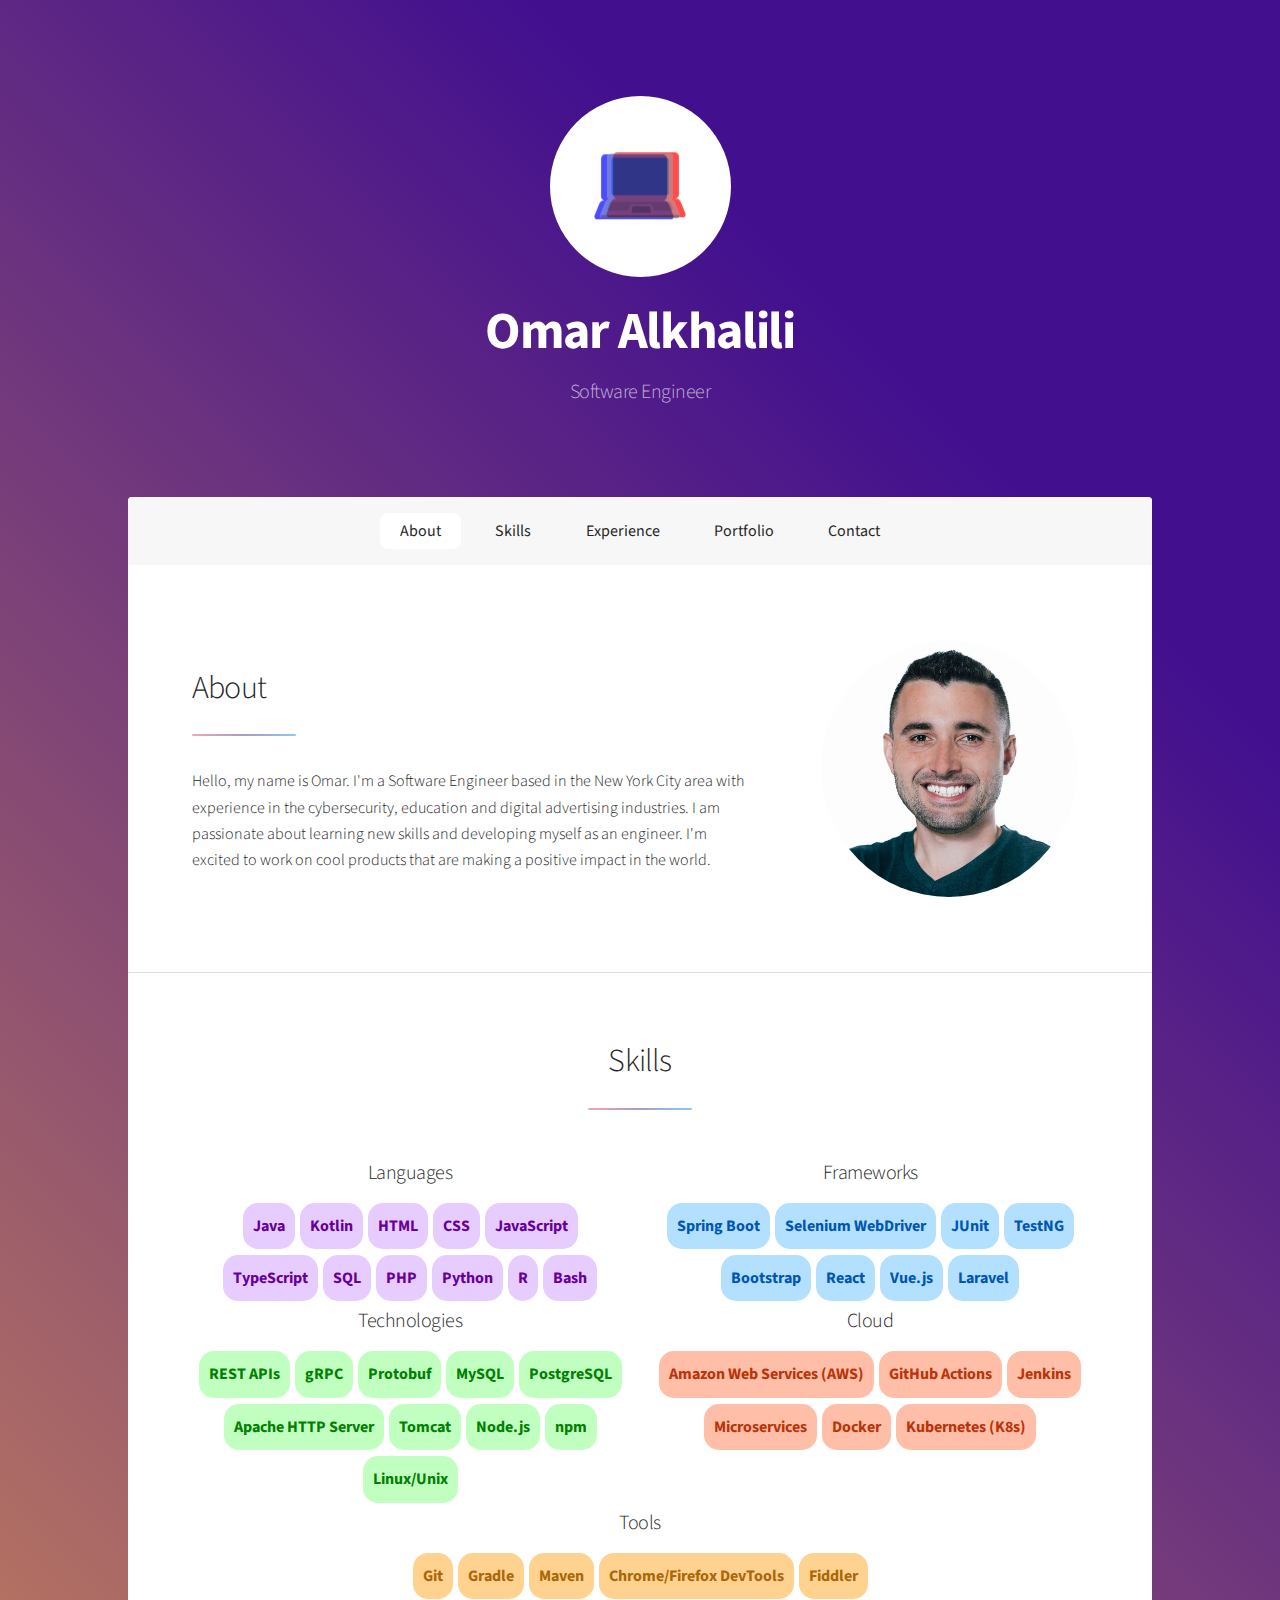
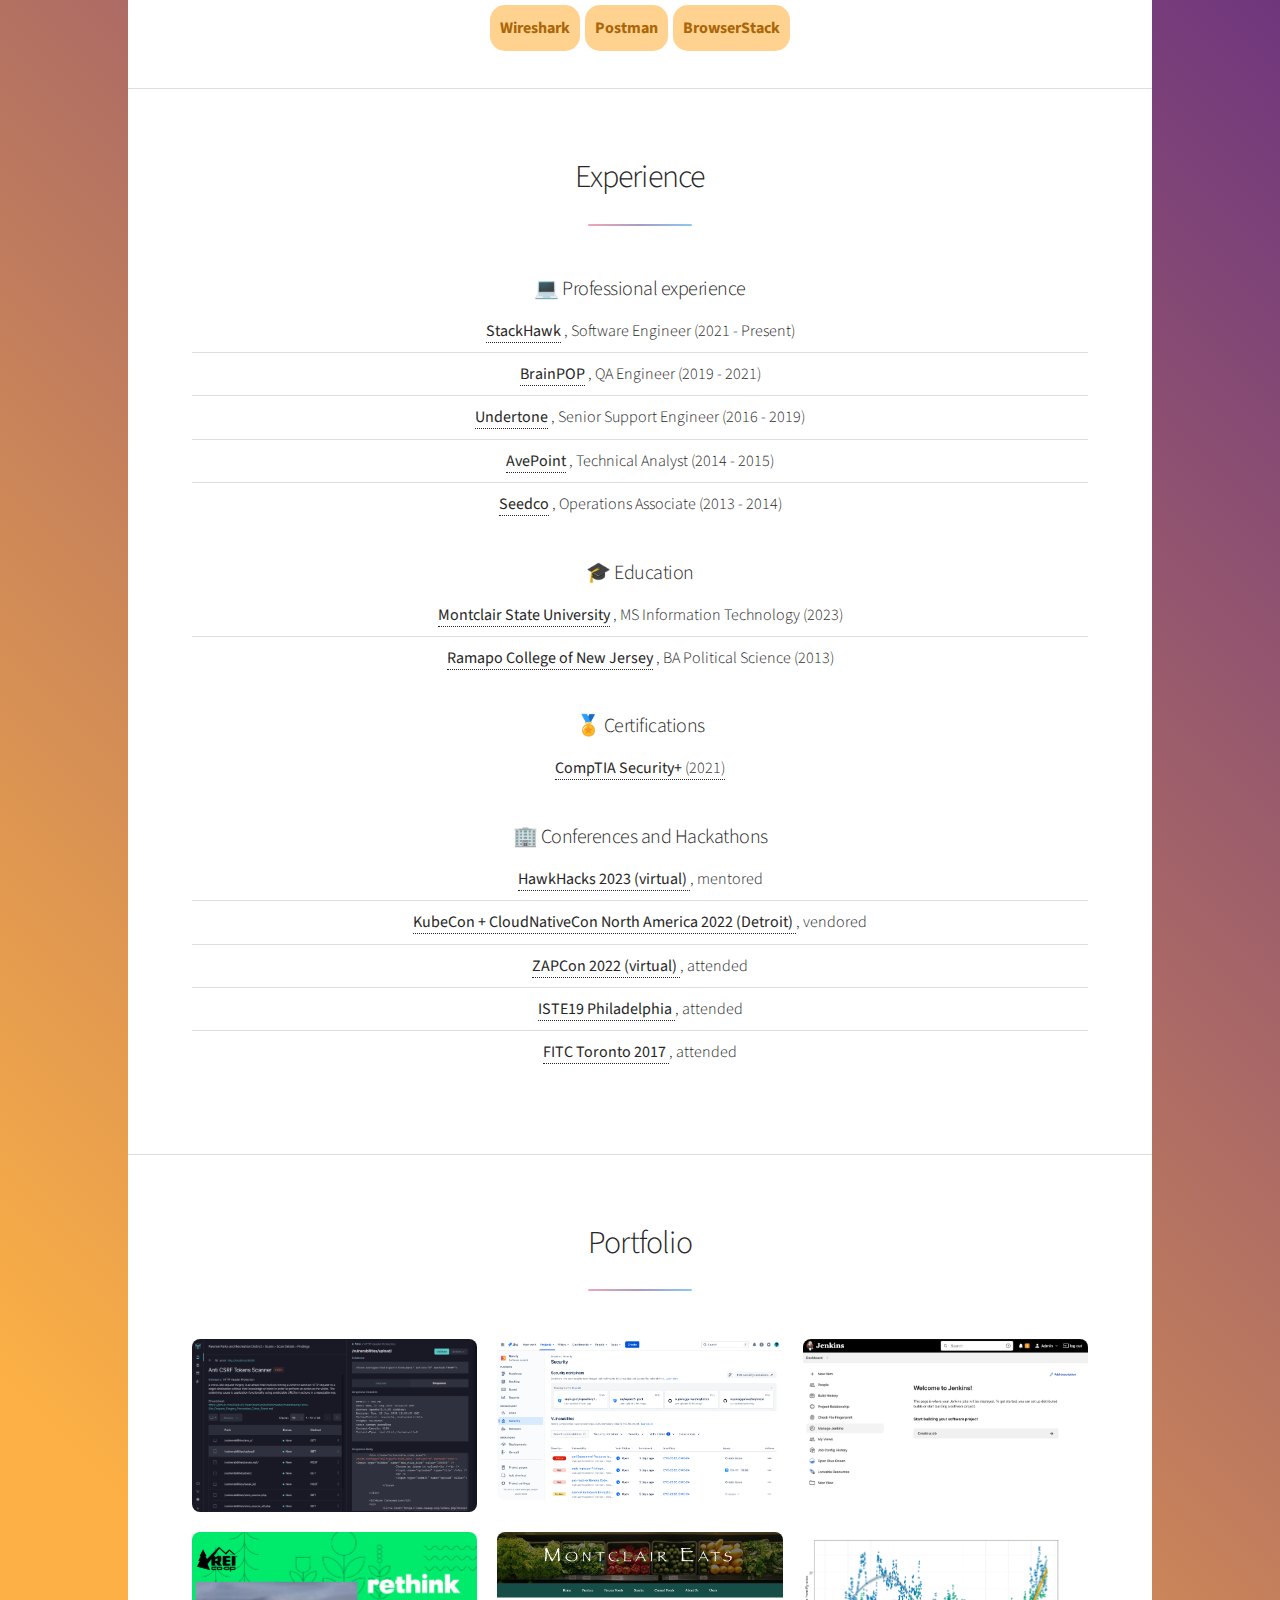
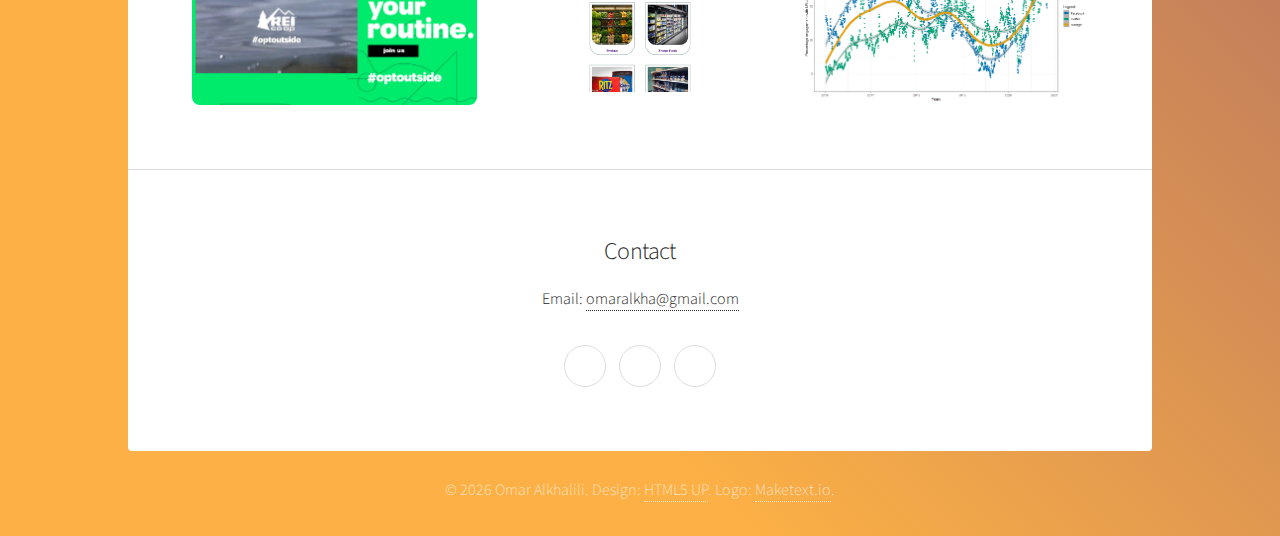
==== index.html @ f942965c "Adding project files" ====
<!DOCTYPE HTML>
<!--
	Stellar and Phantom by HTML5 UP
	html5up.net | @ajlkn
	Free for personal and commercial use under the CCA 3.0 license (html5up.net/license)
-->
<html>
  <head>
    <title>Omar Alkhalili</title>
    <meta charset="utf-8" />
    <meta name="viewport" content="width=device-width, initial-scale=1, user-scalable=no" />
    <link rel="icon" type="image/x-icon" href="images/favicon.ico">
    <link rel="stylesheet" href="assets/css/main.css" />
    <link rel="stylesheet" href="assets/css/skills.css" />
    <link rel="stylesheet" href="assets/css/tiles.css" />
    <noscript>
      <link rel="stylesheet" href="assets/css/noscript.css" />
    </noscript>
  </head>
  <body class="is-preload">
    <div id="wrapper">
      <header id="header" class="alt">
        <span class="logo">
          <img src="images/logo.png" alt="" class="image" />
        </span>
        <h1>Omar Alkhalili</h1>
        <p>Software Engineer</p>
      </header>
      <nav id="nav">
        <ul>
          <li>
            <a href="#about" class="active">
              <b>About</b>
            </a>
          </li>
          <li>
            <a href="#skills">
              <b>Skills</b>
            </a>
          </li>
          <li>
            <a href="#experience">
              <b>Experience</b>
            </a>
          </li>
          <li>
            <a href="#portfolio">
              <b>Portfolio</b>
            </a>
          </li>
          <li>
            <a href="#contact">
              <b>Contact</b>
            </a>
          </li>
        </ul>
      </nav>
      <div id="main">
        <section id="about" class="main">
          <div class="spotlight">
            <div class="content">
              <header class="major">
                <h2>About</h2>
              </header>
              <p>Hello, my name is Omar. I'm a Software Engineer based in the New York City area with experience in the cybersecurity, education and digital advertising industries. I am passionate about learning new skills and developing myself as an engineer. I'm excited to work on cool products that are making a positive impact in the world.</p>
            </div>
            <span class="image">
              <img src="images/profile.jpg" alt="" />
            </span>
          </div>
        </section>
        <section id="skills" class="main special">
          <header class="major">
            <h2>Skills</h2>
          </header>
          <div class="row">
            <div class="col-6 col-12-medium">
              <h3>Languages</h3>
              <span class="language skill">Java</span>
              <span class="language skill">Kotlin</span>
              <span class="language skill">HTML</span>
              <span class="language skill">CSS</span>
              <span class="language skill">JavaScript</span>
              <span class="language skill">TypeScript</span>
              <span class="language skill">SQL</span>
              <span class="language skill">PHP</span>
              <span class="language skill">Python</span>
              <span class="language skill">R</span>
              <span class="language skill">Bash</span>
            </div>
            <div class="col-6 col-12-medium">
              <h3>Frameworks</h3>
              <span class="framework skill">Spring Boot</span>
              <span class="framework skill">Selenium WebDriver</span>
              <span class="framework skill">JUnit</span>
              <span class="framework skill">TestNG</span>
              <span class="framework skill">Bootstrap</span>
              <span class="framework skill">React</span>
              <span class="framework skill">Vue.js</span>
              <span class="framework skill">Laravel</span>
            </div>
          </div>
          <div class="row">
            <div class="col-6 col-12-medium">
              <h3>Technologies</h3>
              <span class="technology skill">REST APIs</span>
              <span class="technology skill">gRPC</span>
              <span class="technology skill">Protobuf</span>
              <span class="technology skill">MySQL</span>
              <span class="technology skill">PostgreSQL</span>
              <span class="technology skill">Apache HTTP Server</span>
              <span class="technology skill">Tomcat</span>
              <span class="technology skill">Node.js</span>
              <span class="technology skill">npm</span>
              <span class="technology skill">Linux/Unix</span>
            </div>
            <div class="col-6 col-12-medium">
              <h3>Cloud</h3>
              <span class="cloud skill">Amazon Web Services (AWS)</span>
              <span class="cloud skill">GitHub Actions</span>
              <span class="cloud skill">Jenkins</span>
              <span class="cloud skill">Microservices</span>
              <span class="cloud skill">Docker</span>
              <span class="cloud skill">Kubernetes (K8s)</span>
            </div>
          </div>
          <div class="row">
            <div class="col-12 col-12-medium">
              <h3>Tools</h3>
              <span class="tool skill">Git</span>
              <span class="tool skill">Gradle</span>
              <span class="tool skill">Maven</span>
              <span class="tool skill">Chrome/Firefox DevTools</span>
              <span class="tool skill">Fiddler</span>
              <br>
              <span class="tool skill">Wireshark</span>
              <span class="tool skill">Postman</span>
              <span class="tool skill">BrowserStack</span>
            </div>
          </div>
        </section>
        <section id="experience" class="main special">
          <header class="major">
            <h2>Experience</h2>
          </header>
          <h3>💻 Professional experience</h3>
          <ul class="alt">
            <li>
              <b>
                <a href="https://www.stackhawk.com/" target="_blank">StackHawk</a>
              </b>, Software Engineer (2021 - Present)
            </li>
            <li>
              <b>
                <a href="https://www.brainpop.com/" target="_blank">BrainPOP</a>
              </b>, QA Engineer (2019 - 2021)
            </li>
            <li>
              <b>
                <a href="https://www.undertone.com/" target="_blank">Undertone</a>
              </b>, Senior Support Engineer (2016 - 2019)
            </li>
            <li>
              <b>
                <a href="https://www.avepoint.com/" target="_blank">AvePoint</a>
              </b>, Technical Analyst (2014 - 2015)
            </li>
            <li>
              <b>
                <a href="https://seedco.org/" target="_blank">Seedco</a>
              </b>, Operations Associate (2013 - 2014)
            </li>
          </ul>
          <h3>🎓 Education</h3>
          <ul class="alt">
            <li>
              <b>
                <a href="https://www.montclair.edu/" target="_blank">Montclair State University</a>
              </b>, MS Information Technology (2023)
            </li>
            <li>
              <b>
                <a href="https://www.ramapo.edu/" target="_blank">Ramapo College of New Jersey</a>
              </b>, BA Political Science (2013)
            </li>
          </ul>
          <h3>🏅 Certifications</h3>
          <ul class="alt">
            <li>
              <a href="https://www.credly.com/badges/79cfb110-f2aa-42d4-9974-d78a66507553" target="_blank">
                <strong>CompTIA Security+</strong> (2021) </a>
            </li>
          </ul>
          <h3>🏢 Conferences and Hackathons</h3>
          <ul class="alt">
            <li>
              <a href="https://2023.hawkhacks.com" target="_blank">
                <strong>HawkHacks 2023 (virtual)</strong>
              </a>, mentored
            </li>
            <li>
              <a href="https://events.linuxfoundation.org/archive/2022/kubecon-cloudnativecon-north-america" target="_blank">
                <strong>KubeCon + CloudNativeCon North America 2022 (Detroit)</strong>
              </a>, vendored
            </li>
            <li>
              <a href="https://zapcon.io" target="_blank">
                <strong>ZAPCon 2022 (virtual)</strong>
              </a>, attended
            </li>
            <li>
              <a href="https://iste.org/blog/iste19-by-the-numbers" target="_blank">
                <strong>ISTE19 Philadelphia</strong>
              </a>, attended
            </li>
            <li>
              <a href="https://fitc.ca/event/to17" target="_blank">
                <strong>FITC Toronto 2017</strong>
              </a>, attended
            </li>
          </ul>
          <footer class="major"></footer>
        </section>
        <section id="portfolio" class="main special">
          <header class="major">
            <h2>Portfolio</h2>
          </header>
          <div class="box alt">
            <div class="tiles">
              <div class="">
                <span class="image">
                  <img src="images/hawkscan.png" alt="">
                </span>
                <!-- Under construction -->
                <a href="#portfolio">
                  <div class="content">
                    <p>HawkScan Vulnerability Scanner</p>
                  </div>
                </a>
              </div>
              <div>
                <span class="image">
                  <img src="images/jira.png" alt="">
                </span>
                <!-- Under construction -->
                <a href="#portfolio">
                  <div class="content">
                    <p>Security in Jira Integration</p>
                  </div>
                </a>
              </div>
              <div>
                <span class="image">
                  <img src="images/jenkins.png" alt="">
                </span>
                <!-- Under construction -->
                <a href="#portfolio">
                  <div class="content">
                    <p>Jenkins CI/CD Deployment for Test Automation</p>
                  </div>
                </a>
              </div>
              <div>
                <span class="image">
                  <img src="images/digital-advertising.png" alt="">
                </span>
                <!-- Under construction -->
                <a href="#portfolio">
                  <div class="content">
                    <p>Digital Advertising Quality Assurance Automation</p>
                  </div>
                </a>
              </div>
              <div>
                <span class="image">
                  <img src="images/montclair-eats.png" alt="">
                </span>
                <a href="web-applications.html#content">
                  <div class="content">
                    <p>Web Application Collection</p>
                  </div>
                </a>
              </div>
              <div>
                <span class="image">
                  <img src="images/fake-news-elections.png" alt="">
                </span>
                <a href="https://github.com/oa1802/fake-news-election-research-data-analysis" target="_blank">
                  <div class="content">
                    <p>Tracking the Impact of Fake News on US Election Cycles</p>
                  </div>
                </a>
              </div>
            </div>
          </div>
        </section>
        <section id="contact" class="main special">
          <h2>Contact</h2>
          <p>
            <span>Email:</span>
            <span>
              <a href="mailto:omaralkha@gmail.com">omaralkha@gmail.com</a>
            </span>
          </p>
          <ul class="icons">
            <li>
              <a href="https://www.linkedin.com/in/omaralkhalili/" class="icon brands fa-linkedin alt" target="_blank">
                <span class="label">LinkedIn</span>
              </a>
            </li>
            <li>
              <a href="https://github.com/oa1802/" class="icon brands fa-github alt" target="_blank">
                <span class="label">GitHub</span>
              </a>
            </li>
            <li>
              <a href="https://gitlab.com/oa1802/" class="icon brands fa-gitlab alt" target="_blank">
                <span class="label">GitLab</span>
              </a>
            </li>
          </ul>
        </section>
      </div>
      <footer>
        <br>
        <section id="contact" class="main special">
          <p class="copyright">&copy; <span id="current-year"></span> Omar Alkhalili. Design: <a href="https://html5up.net">HTML5 UP</a>. Logo: <a href="https://maketext.io/">Maketext.io</a>.</p>
        </section>
      </footer>
    </div>
    <script src="assets/js/jquery.min.js"></script>
    <script src="assets/js/jquery.scrollex.min.js"></script>
    <script src="assets/js/jquery.scrolly.min.js"></script>
    <script src="assets/js/browser.min.js"></script>
    <script src="assets/js/breakpoints.min.js"></script>
    <script src="assets/js/util.js"></script>
    <script src="assets/js/main.js"></script>
    <script src="assets/js/current-year.js"></script>
  </body>
</html>
---- assets/css/main.css ----
@import url(fontawesome-all.min.css);
@import 'https://fonts.googleapis.com/css?family=Source+Sans+Pro:300,400';

/*
	Stellar by HTML5 UP
	html5up.net | @ajlkn
	Free for personal and commercial use under the CCA 3.0 license (html5up.net/license)
*/

html, body, div, span, applet, object,
iframe, h1, h2, h3, h4, h5, h6, p, blockquote,
pre, a, abbr, acronym, address, big, cite,
code, del, dfn, em, img, ins, kbd, q, s, samp,
small, strike, strong, sub, sup, tt, var, b,
u, i, center, dl, dt, dd, ol, ul, li, fieldset,
form, label, legend, table, caption, tbody,
tfoot, thead, tr, th, td, article, aside,
canvas, details, embed, figure, figcaption,
footer, header, hgroup, menu, nav, output, ruby,
section, summary, time, mark, audio, video {
	margin: 0;
	padding: 0;
	border: 0;
	font-size: 100%;
	font: inherit;
	vertical-align: baseline;}

article, aside, details, figcaption, figure,
footer, header, hgroup, menu, nav, section {
	display: block;}

body {
	line-height: 1;
}

ol, ul {
	list-style: none;
}

blockquote, q {
	quotes: none;
}

	blockquote:before, blockquote:after, q:before, q:after {
		content: '';
		content: none;
	}

table {
	border-collapse: collapse;
	border-spacing: 0;
}

body {
	-webkit-text-size-adjust: none;
}

mark {
	background-color: transparent;
	color: inherit;
}

input::-moz-focus-inner {
	border: 0;
	padding: 0;
}

input, select, textarea {
	-moz-appearance: none;
	-webkit-appearance: none;
	-ms-appearance: none;
	appearance: none;
}

/* Basic */

	@-ms-viewport {
		width: device-width;
	}

	body {
		-ms-overflow-style: scrollbar;
	}

	@media screen and (max-width: 480px) {

		html, body {
			min-width: 320px;
		}

	}

	html {
		box-sizing: border-box;
	}

	*, *:before, *:after {
		box-sizing: inherit;
	}

	body {
		background-color: #935d8c;
		background-image: url("images/overlay.png"), -moz-linear-gradient(45deg, #fcb045 15%, #420F8F 85%);
		background-image: url("images/overlay.png"), -webkit-linear-gradient(45deg, #fcb045 15%, #420F8F 85%);
		background-image: url("images/overlay.png"), -ms-linear-gradient(45deg, #fcb045 15%, #420F8F 85%);
		background-image: url("images/overlay.png"), linear-gradient(45deg, #fcb045 15%, #420F8F 85%);
	}

		body.is-preload *, body.is-preload *:before, body.is-preload *:after {
			-moz-animation: none !important;
			-webkit-animation: none !important;
			-ms-animation: none !important;
			animation: none !important;
			-moz-transition: none !important;
			-webkit-transition: none !important;
			-ms-transition: none !important;
			transition: none !important;
		}

/* Type */

	body {
		background-color: #935d8c;
		color: rgba(255, 255, 255, 0.65);
	}

	body, input, select, textarea {
		font-family: "Source Sans Pro", Helvetica, sans-serif;
		font-size: 17pt;
		font-weight: 300;
		line-height: 1.65;
	}

		@media screen and (max-width: 1680px) {

			body, input, select, textarea {
				font-size: 14pt;
			}

		}

		@media screen and (max-width: 1280px) {

			body, input, select, textarea {
				font-size: 12pt;
			}

		}

		@media screen and (max-width: 360px) {

			body, input, select, textarea {
				font-size: 11pt;
			}

		}

	a {
		-moz-transition: color 0.2s ease, border-bottom 0.2s ease;
		-webkit-transition: color 0.2s ease, border-bottom 0.2s ease;
		-ms-transition: color 0.2s ease, border-bottom 0.2s ease;
		transition: color 0.2s ease, border-bottom 0.2s ease;
		text-decoration: none;
		border-bottom: dotted 1px;
		color: inherit;
	}

		a:hover {
			border-bottom-color: transparent;
		}

	strong, b {
		font-weight: 400;
	}

	em, i {
		font-style: italic;
	}

	p {
		margin: 0 0 2em 0;
	}

		p.content {
			-moz-columns: 20em 2;
			-webkit-columns: 20em 2;
			-ms-columns: 20em 2;
			columns: 20em 2;
			-moz-column-gap: 2em;
			-webkit-column-gap: 2em;
			-ms-column-gap: 2em;
			column-gap: 2em;
			text-align: justify;
		}

	h1, h2, h3, h4, h5, h6 {
		font-weight: 300;
		line-height: 1.5;
		margin: 0 0 0.7em 0;
		letter-spacing: -0.025em;
	}

		h1 a, h2 a, h3 a, h4 a, h5 a, h6 a {
			color: inherit;
			text-decoration: none;
		}

	h1 {
		font-size: 2.5em;
		line-height: 1.2;
	}

	h2 {
		font-size: 1.5em;
	}

	h3 {
		font-size: 1.25em;
	}

	h4 {
		font-size: 1.1em;
	}

	h5 {
		font-size: 0.9em;
	}

	h6 {
		font-size: 0.7em;
	}

	@media screen and (max-width: 736px) {

		h1 {
			font-size: 2em;
		}

	}

	sub {
		font-size: 0.8em;
		position: relative;
		top: 0.5em;
	}

	sup {
		font-size: 0.8em;
		position: relative;
		top: -0.5em;
	}

	blockquote {
		border-left: solid 4px;
		font-style: italic;
		margin: 0 0 2em 0;
		padding: 0.5em 0 0.5em 2em;
	}

	code {
		border-radius: 8px;
		border: solid 1px;
		font-family: "Courier New", monospace;
		font-size: 0.9em;
		margin: 0 0.25em;
		padding: 0.25em 0.65em;
	}

	pre {
		-webkit-overflow-scrolling: touch;
		font-family: "Courier New", monospace;
		font-size: 0.9em;
		margin: 0 0 2em 0;
	}

		pre code {
			display: block;
			line-height: 1.75;
			padding: 1em 1.5em;
			overflow-x: auto;
		}

	hr {
		border: 0;
		border-bottom: solid 1px;
		margin: 2em 0;
	}

		hr.major {
			margin: 3em 0;
		}

	.align-left {
		text-align: left;
	}

	.align-center {
		text-align: center;
	}

	.align-right {
		text-align: right;
	}

	input, select, textarea {
		color: #ffffff;
	}

	a:hover {
		color: #ffffff;
	}

	strong, b {
		color: #ffffff;
	}

	h1, h2, h3, h4, h5, h6 {
		color: #ffffff;
	}

	blockquote {
		border-left-color: rgba(255, 255, 255, 0.35);
	}

	code {
		background: rgba(255, 255, 255, 0.075);
		border-color: rgba(255, 255, 255, 0.35);
	}

	hr {
		border-bottom-color: rgba(255, 255, 255, 0.35);
	}

/* Row */

	.row {
		display: flex;
		flex-wrap: wrap;
		box-sizing: border-box;
		align-items: stretch;
	}

		.row > * {
			box-sizing: border-box;
		}

		.row.gtr-uniform > * > :last-child {
			margin-bottom: 0;
		}

		.row.aln-left {
			justify-content: flex-start;
		}

		.row.aln-center {
			justify-content: center;
		}

		.row.aln-right {
			justify-content: flex-end;
		}

		.row.aln-top {
			align-items: flex-start;
		}

		.row.aln-middle {
			align-items: center;
		}

		.row.aln-bottom {
			align-items: flex-end;
		}

		.row > .imp {
			order: -1;
		}

		.row > .col-1 {
			width: 8.33333%;
		}

		.row > .off-1 {
			margin-left: 8.33333%;
		}

		.row > .col-2 {
			width: 16.66667%;
		}

		.row > .off-2 {
			margin-left: 16.66667%;
		}

		.row > .col-3 {
			width: 25%;
		}

		.row > .off-3 {
			margin-left: 25%;
		}

		.row > .col-4 {
			width: 33.33333%;
		}

		.row > .off-4 {
			margin-left: 33.33333%;
		}

		.row > .col-5 {
			width: 41.66667%;
		}

		.row > .off-5 {
			margin-left: 41.66667%;
		}

		.row > .col-6 {
			width: 50%;
		}

		.row > .off-6 {
			margin-left: 50%;
		}

		.row > .col-7 {
			width: 58.33333%;
		}

		.row > .off-7 {
			margin-left: 58.33333%;
		}

		.row > .col-8 {
			width: 66.66667%;
		}

		.row > .off-8 {
			margin-left: 66.66667%;
		}

		.row > .col-9 {
			width: 75%;
		}

		.row > .off-9 {
			margin-left: 75%;
		}

		.row > .col-10 {
			width: 83.33333%;
		}

		.row > .off-10 {
			margin-left: 83.33333%;
		}

		.row > .col-11 {
			width: 91.66667%;
		}

		.row > .off-11 {
			margin-left: 91.66667%;
		}

		.row > .col-12 {
			width: 100%;
		}

		.row > .off-12 {
			margin-left: 100%;
		}

		.row.gtr-0 {
			margin-top: 0;
			margin-left: 0em;
		}

			.row.gtr-0 > * {
				padding: 0 0 0 0em;
			}

			.row.gtr-0.gtr-uniform {
				margin-top: 0em;
			}

				.row.gtr-0.gtr-uniform > * {
					padding-top: 0em;
				}

		.row.gtr-25 {
			margin-top: 0;
			margin-left: -0.375em;
		}

			.row.gtr-25 > * {
				padding: 0 0 0 0.375em;
			}

			.row.gtr-25.gtr-uniform {
				margin-top: -0.375em;
			}

				.row.gtr-25.gtr-uniform > * {
					padding-top: 0.375em;
				}

		.row.gtr-50 {
			margin-top: 0;
			margin-left: -0.75em;
		}

			.row.gtr-50 > * {
				padding: 0 0 0 0.75em;
			}

			.row.gtr-50.gtr-uniform {
				margin-top: -0.75em;
			}

				.row.gtr-50.gtr-uniform > * {
					padding-top: 0.75em;
				}

		.row {
			margin-top: 0;
			margin-left: -1.5em;
		}

			.row > * {
				padding: 0 0 0 1.5em;
			}

			.row.gtr-uniform {
				margin-top: -1.5em;
			}

				.row.gtr-uniform > * {
					padding-top: 1.5em;
				}

		.row.gtr-150 {
			margin-top: 0;
			margin-left: -2.25em;
		}

			.row.gtr-150 > * {
				padding: 0 0 0 2.25em;
			}

			.row.gtr-150.gtr-uniform {
				margin-top: -2.25em;
			}

				.row.gtr-150.gtr-uniform > * {
					padding-top: 2.25em;
				}

		.row.gtr-200 {
			margin-top: 0;
			margin-left: -3em;
		}

			.row.gtr-200 > * {
				padding: 0 0 0 3em;
			}

			.row.gtr-200.gtr-uniform {
				margin-top: -3em;
			}

				.row.gtr-200.gtr-uniform > * {
					padding-top: 3em;
				}

		@media screen and (max-width: 1680px) {

			.row {
				display: flex;
				flex-wrap: wrap;
				box-sizing: border-box;
				align-items: stretch;
			}

				.row > * {
					box-sizing: border-box;
				}

				.row.gtr-uniform > * > :last-child {
					margin-bottom: 0;
				}

				.row.aln-left {
					justify-content: flex-start;
				}

				.row.aln-center {
					justify-content: center;
				}

				.row.aln-right {
					justify-content: flex-end;
				}

				.row.aln-top {
					align-items: flex-start;
				}

				.row.aln-middle {
					align-items: center;
				}

				.row.aln-bottom {
					align-items: flex-end;
				}

				.row > .imp-xlarge {
					order: -1;
				}

				.row > .col-1-xlarge {
					width: 8.33333%;
				}

				.row > .off-1-xlarge {
					margin-left: 8.33333%;
				}

				.row > .col-2-xlarge {
					width: 16.66667%;
				}

				.row > .off-2-xlarge {
					margin-left: 16.66667%;
				}

				.row > .col-3-xlarge {
					width: 25%;
				}

				.row > .off-3-xlarge {
					margin-left: 25%;
				}

				.row > .col-4-xlarge {
					width: 33.33333%;
				}

				.row > .off-4-xlarge {
					margin-left: 33.33333%;
				}

				.row > .col-5-xlarge {
					width: 41.66667%;
				}

				.row > .off-5-xlarge {
					margin-left: 41.66667%;
				}

				.row > .col-6-xlarge {
					width: 50%;
				}

				.row > .off-6-xlarge {
					margin-left: 50%;
				}

				.row > .col-7-xlarge {
					width: 58.33333%;
				}

				.row > .off-7-xlarge {
					margin-left: 58.33333%;
				}

				.row > .col-8-xlarge {
					width: 66.66667%;
				}

				.row > .off-8-xlarge {
					margin-left: 66.66667%;
				}

				.row > .col-9-xlarge {
					width: 75%;
				}

				.row > .off-9-xlarge {
					margin-left: 75%;
				}

				.row > .col-10-xlarge {
					width: 83.33333%;
				}

				.row > .off-10-xlarge {
					margin-left: 83.33333%;
				}

				.row > .col-11-xlarge {
					width: 91.66667%;
				}

				.row > .off-11-xlarge {
					margin-left: 91.66667%;
				}

				.row > .col-12-xlarge {
					width: 100%;
				}

				.row > .off-12-xlarge {
					margin-left: 100%;
				}

				.row.gtr-0 {
					margin-top: 0;
					margin-left: 0em;
				}

					.row.gtr-0 > * {
						padding: 0 0 0 0em;
					}

					.row.gtr-0.gtr-uniform {
						margin-top: 0em;
					}

						.row.gtr-0.gtr-uniform > * {
							padding-top: 0em;
						}

				.row.gtr-25 {
					margin-top: 0;
					margin-left: -0.375em;
				}

					.row.gtr-25 > * {
						padding: 0 0 0 0.375em;
					}

					.row.gtr-25.gtr-uniform {
						margin-top: -0.375em;
					}

						.row.gtr-25.gtr-uniform > * {
							padding-top: 0.375em;
						}

				.row.gtr-50 {
					margin-top: 0;
					margin-left: -0.75em;
				}

					.row.gtr-50 > * {
						padding: 0 0 0 0.75em;
					}

					.row.gtr-50.gtr-uniform {
						margin-top: -0.75em;
					}

						.row.gtr-50.gtr-uniform > * {
							padding-top: 0.75em;
						}

				.row {
					margin-top: 0;
					margin-left: -1.5em;
				}

					.row > * {
						padding: 0 0 0 1.5em;
					}

					.row.gtr-uniform {
						margin-top: -1.5em;
					}

						.row.gtr-uniform > * {
							padding-top: 1.5em;
						}

				.row.gtr-150 {
					margin-top: 0;
					margin-left: -2.25em;
				}

					.row.gtr-150 > * {
						padding: 0 0 0 2.25em;
					}

					.row.gtr-150.gtr-uniform {
						margin-top: -2.25em;
					}

						.row.gtr-150.gtr-uniform > * {
							padding-top: 2.25em;
						}

				.row.gtr-200 {
					margin-top: 0;
					margin-left: -3em;
				}

					.row.gtr-200 > * {
						padding: 0 0 0 3em;
					}

					.row.gtr-200.gtr-uniform {
						margin-top: -3em;
					}

						.row.gtr-200.gtr-uniform > * {
							padding-top: 3em;
						}

		}

		@media screen and (max-width: 1280px) {

			.row {
				display: flex;
				flex-wrap: wrap;
				box-sizing: border-box;
				align-items: stretch;
			}

				.row > * {
					box-sizing: border-box;
				}

				.row.gtr-uniform > * > :last-child {
					margin-bottom: 0;
				}

				.row.aln-left {
					justify-content: flex-start;
				}

				.row.aln-center {
					justify-content: center;
				}

				.row.aln-right {
					justify-content: flex-end;
				}

				.row.aln-top {
					align-items: flex-start;
				}

				.row.aln-middle {
					align-items: center;
				}

				.row.aln-bottom {
					align-items: flex-end;
				}

				.row > .imp-large {
					order: -1;
				}

				.row > .col-1-large {
					width: 8.33333%;
				}

				.row > .off-1-large {
					margin-left: 8.33333%;
				}

				.row > .col-2-large {
					width: 16.66667%;
				}

				.row > .off-2-large {
					margin-left: 16.66667%;
				}

				.row > .col-3-large {
					width: 25%;
				}

				.row > .off-3-large {
					margin-left: 25%;
				}

				.row > .col-4-large {
					width: 33.33333%;
				}

				.row > .off-4-large {
					margin-left: 33.33333%;
				}

				.row > .col-5-large {
					width: 41.66667%;
				}

				.row > .off-5-large {
					margin-left: 41.66667%;
				}

				.row > .col-6-large {
					width: 50%;
				}

				.row > .off-6-large {
					margin-left: 50%;
				}

				.row > .col-7-large {
					width: 58.33333%;
				}

				.row > .off-7-large {
					margin-left: 58.33333%;
				}

				.row > .col-8-large {
					width: 66.66667%;
				}

				.row > .off-8-large {
					margin-left: 66.66667%;
				}

				.row > .col-9-large {
					width: 75%;
				}

				.row > .off-9-large {
					margin-left: 75%;
				}

				.row > .col-10-large {
					width: 83.33333%;
				}

				.row > .off-10-large {
					margin-left: 83.33333%;
				}

				.row > .col-11-large {
					width: 91.66667%;
				}

				.row > .off-11-large {
					margin-left: 91.66667%;
				}

				.row > .col-12-large {
					width: 100%;
				}

				.row > .off-12-large {
					margin-left: 100%;
				}

				.row.gtr-0 {
					margin-top: 0;
					margin-left: 0em;
				}

					.row.gtr-0 > * {
						padding: 0 0 0 0em;
					}

					.row.gtr-0.gtr-uniform {
						margin-top: 0em;
					}

						.row.gtr-0.gtr-uniform > * {
							padding-top: 0em;
						}

				.row.gtr-25 {
					margin-top: 0;
					margin-left: -0.375em;
				}

					.row.gtr-25 > * {
						padding: 0 0 0 0.375em;
					}

					.row.gtr-25.gtr-uniform {
						margin-top: -0.375em;
					}

						.row.gtr-25.gtr-uniform > * {
							padding-top: 0.375em;
						}

				.row.gtr-50 {
					margin-top: 0;
					margin-left: -0.75em;
				}

					.row.gtr-50 > * {
						padding: 0 0 0 0.75em;
					}

					.row.gtr-50.gtr-uniform {
						margin-top: -0.75em;
					}

						.row.gtr-50.gtr-uniform > * {
							padding-top: 0.75em;
						}

				.row {
					margin-top: 0;
					margin-left: -1.5em;
				}

					.row > * {
						padding: 0 0 0 1.5em;
					}

					.row.gtr-uniform {
						margin-top: -1.5em;
					}

						.row.gtr-uniform > * {
							padding-top: 1.5em;
						}

				.row.gtr-150 {
					margin-top: 0;
					margin-left: -2.25em;
				}

					.row.gtr-150 > * {
						padding: 0 0 0 2.25em;
					}

					.row.gtr-150.gtr-uniform {
						margin-top: -2.25em;
					}

						.row.gtr-150.gtr-uniform > * {
							padding-top: 2.25em;
						}

				.row.gtr-200 {
					margin-top: 0;
					margin-left: -3em;
				}

					.row.gtr-200 > * {
						padding: 0 0 0 3em;
					}

					.row.gtr-200.gtr-uniform {
						margin-top: -3em;
					}

						.row.gtr-200.gtr-uniform > * {
							padding-top: 3em;
						}

		}

		@media screen and (max-width: 980px) {

			.row {
				display: flex;
				flex-wrap: wrap;
				box-sizing: border-box;
				align-items: stretch;
			}

				.row > * {
					box-sizing: border-box;
				}

				.row.gtr-uniform > * > :last-child {
					margin-bottom: 0;
				}

				.row.aln-left {
					justify-content: flex-start;
				}

				.row.aln-center {
					justify-content: center;
				}

				.row.aln-right {
					justify-content: flex-end;
				}

				.row.aln-top {
					align-items: flex-start;
				}

				.row.aln-middle {
					align-items: center;
				}

				.row.aln-bottom {
					align-items: flex-end;
				}

				.row > .imp-medium {
					order: -1;
				}

				.row > .col-1-medium {
					width: 8.33333%;
				}

				.row > .off-1-medium {
					margin-left: 8.33333%;
				}

				.row > .col-2-medium {
					width: 16.66667%;
				}

				.row > .off-2-medium {
					margin-left: 16.66667%;
				}

				.row > .col-3-medium {
					width: 25%;
				}

				.row > .off-3-medium {
					margin-left: 25%;
				}

				.row > .col-4-medium {
					width: 33.33333%;
				}

				.row > .off-4-medium {
					margin-left: 33.33333%;
				}

				.row > .col-5-medium {
					width: 41.66667%;
				}

				.row > .off-5-medium {
					margin-left: 41.66667%;
				}

				.row > .col-6-medium {
					width: 50%;
				}

				.row > .off-6-medium {
					margin-left: 50%;
				}

				.row > .col-7-medium {
					width: 58.33333%;
				}

				.row > .off-7-medium {
					margin-left: 58.33333%;
				}

				.row > .col-8-medium {
					width: 66.66667%;
				}

				.row > .off-8-medium {
					margin-left: 66.66667%;
				}

				.row > .col-9-medium {
					width: 75%;
				}

				.row > .off-9-medium {
					margin-left: 75%;
				}

				.row > .col-10-medium {
					width: 83.33333%;
				}

				.row > .off-10-medium {
					margin-left: 83.33333%;
				}

				.row > .col-11-medium {
					width: 91.66667%;
				}

				.row > .off-11-medium {
					margin-left: 91.66667%;
				}

				.row > .col-12-medium {
					width: 100%;
				}

				.row > .off-12-medium {
					margin-left: 100%;
				}

				.row.gtr-0 {
					margin-top: 0;
					margin-left: 0em;
				}

					.row.gtr-0 > * {
						padding: 0 0 0 0em;
					}

					.row.gtr-0.gtr-uniform {
						margin-top: 0em;
					}

						.row.gtr-0.gtr-uniform > * {
							padding-top: 0em;
						}

				.row.gtr-25 {
					margin-top: 0;
					margin-left: -0.375em;
				}

					.row.gtr-25 > * {
						padding: 0 0 0 0.375em;
					}

					.row.gtr-25.gtr-uniform {
						margin-top: -0.375em;
					}

						.row.gtr-25.gtr-uniform > * {
							padding-top: 0.375em;
						}

				.row.gtr-50 {
					margin-top: 0;
					margin-left: -0.75em;
				}

					.row.gtr-50 > * {
						padding: 0 0 0 0.75em;
					}

					.row.gtr-50.gtr-uniform {
						margin-top: -0.75em;
					}

						.row.gtr-50.gtr-uniform > * {
							padding-top: 0.75em;
						}

				.row {
					margin-top: 0;
					margin-left: -1.5em;
				}

					.row > * {
						padding: 0 0 0 1.5em;
					}

					.row.gtr-uniform {
						margin-top: -1.5em;
					}

						.row.gtr-uniform > * {
							padding-top: 1.5em;
						}

				.row.gtr-150 {
					margin-top: 0;
					margin-left: -2.25em;
				}

					.row.gtr-150 > * {
						padding: 0 0 0 2.25em;
					}

					.row.gtr-150.gtr-uniform {
						margin-top: -2.25em;
					}

						.row.gtr-150.gtr-uniform > * {
							padding-top: 2.25em;
						}

				.row.gtr-200 {
					margin-top: 0;
					margin-left: -3em;
				}

					.row.gtr-200 > * {
						padding: 0 0 0 3em;
					}

					.row.gtr-200.gtr-uniform {
						margin-top: -3em;
					}

						.row.gtr-200.gtr-uniform > * {
							padding-top: 3em;
						}

		}

		@media screen and (max-width: 736px) {

			.row {
				display: flex;
				flex-wrap: wrap;
				box-sizing: border-box;
				align-items: stretch;
			}

				.row > * {
					box-sizing: border-box;
				}

				.row.gtr-uniform > * > :last-child {
					margin-bottom: 0;
				}

				.row.aln-left {
					justify-content: flex-start;
				}

				.row.aln-center {
					justify-content: center;
				}

				.row.aln-right {
					justify-content: flex-end;
				}

				.row.aln-top {
					align-items: flex-start;
				}

				.row.aln-middle {
					align-items: center;
				}

				.row.aln-bottom {
					align-items: flex-end;
				}

				.row > .imp-small {
					order: -1;
				}

				.row > .col-1-small {
					width: 8.33333%;
				}

				.row > .off-1-small {
					margin-left: 8.33333%;
				}

				.row > .col-2-small {
					width: 16.66667%;
				}

				.row > .off-2-small {
					margin-left: 16.66667%;
				}

				.row > .col-3-small {
					width: 25%;
				}

				.row > .off-3-small {
					margin-left: 25%;
				}

				.row > .col-4-small {
					width: 33.33333%;
				}

				.row > .off-4-small {
					margin-left: 33.33333%;
				}

				.row > .col-5-small {
					width: 41.66667%;
				}

				.row > .off-5-small {
					margin-left: 41.66667%;
				}

				.row > .col-6-small {
					width: 50%;
				}

				.row > .off-6-small {
					margin-left: 50%;
				}

				.row > .col-7-small {
					width: 58.33333%;
				}

				.row > .off-7-small {
					margin-left: 58.33333%;
				}

				.row > .col-8-small {
					width: 66.66667%;
				}

				.row > .off-8-small {
					margin-left: 66.66667%;
				}

				.row > .col-9-small {
					width: 75%;
				}

				.row > .off-9-small {
					margin-left: 75%;
				}

				.row > .col-10-small {
					width: 83.33333%;
				}

				.row > .off-10-small {
					margin-left: 83.33333%;
				}

				.row > .col-11-small {
					width: 91.66667%;
				}

				.row > .off-11-small {
					margin-left: 91.66667%;
				}

				.row > .col-12-small {
					width: 100%;
				}

				.row > .off-12-small {
					margin-left: 100%;
				}

				.row.gtr-0 {
					margin-top: 0;
					margin-left: 0em;
				}

					.row.gtr-0 > * {
						padding: 0 0 0 0em;
					}

					.row.gtr-0.gtr-uniform {
						margin-top: 0em;
					}

						.row.gtr-0.gtr-uniform > * {
							padding-top: 0em;
						}

				.row.gtr-25 {
					margin-top: 0;
					margin-left: -0.25em;
				}

					.row.gtr-25 > * {
						padding: 0 0 0 0.25em;
					}

					.row.gtr-25.gtr-uniform {
						margin-top: -0.25em;
					}

						.row.gtr-25.gtr-uniform > * {
							padding-top: 0.25em;
						}

				.row.gtr-50 {
					margin-top: 0;
					margin-left: -0.5em;
				}

					.row.gtr-50 > * {
						padding: 0 0 0 0.5em;
					}

					.row.gtr-50.gtr-uniform {
						margin-top: -0.5em;
					}

						.row.gtr-50.gtr-uniform > * {
							padding-top: 0.5em;
						}

				.row {
					margin-top: 0;
					margin-left: -1em;
				}

					.row > * {
						padding: 0 0 0 1em;
					}

					.row.gtr-uniform {
						margin-top: -1em;
					}

						.row.gtr-uniform > * {
							padding-top: 1em;
						}

				.row.gtr-150 {
					margin-top: 0;
					margin-left: -1.5em;
				}

					.row.gtr-150 > * {
						padding: 0 0 0 1.5em;
					}

					.row.gtr-150.gtr-uniform {
						margin-top: -1.5em;
					}

						.row.gtr-150.gtr-uniform > * {
							padding-top: 1.5em;
						}

				.row.gtr-200 {
					margin-top: 0;
					margin-left: -2em;
				}

					.row.gtr-200 > * {
						padding: 0 0 0 2em;
					}

					.row.gtr-200.gtr-uniform {
						margin-top: -2em;
					}

						.row.gtr-200.gtr-uniform > * {
							padding-top: 2em;
						}

		}

		@media screen and (max-width: 480px) {

			.row {
				display: flex;
				flex-wrap: wrap;
				box-sizing: border-box;
				align-items: stretch;
			}

				.row > * {
					box-sizing: border-box;
				}

				.row.gtr-uniform > * > :last-child {
					margin-bottom: 0;
				}

				.row.aln-left {
					justify-content: flex-start;
				}

				.row.aln-center {
					justify-content: center;
				}

				.row.aln-right {
					justify-content: flex-end;
				}

				.row.aln-top {
					align-items: flex-start;
				}

				.row.aln-middle {
					align-items: center;
				}

				.row.aln-bottom {
					align-items: flex-end;
				}

				.row > .imp-xsmall {
					order: -1;
				}

				.row > .col-1-xsmall {
					width: 8.33333%;
				}

				.row > .off-1-xsmall {
					margin-left: 8.33333%;
				}

				.row > .col-2-xsmall {
					width: 16.66667%;
				}

				.row > .off-2-xsmall {
					margin-left: 16.66667%;
				}

				.row > .col-3-xsmall {
					width: 25%;
				}

				.row > .off-3-xsmall {
					margin-left: 25%;
				}

				.row > .col-4-xsmall {
					width: 33.33333%;
				}

				.row > .off-4-xsmall {
					margin-left: 33.33333%;
				}

				.row > .col-5-xsmall {
					width: 41.66667%;
				}

				.row > .off-5-xsmall {
					margin-left: 41.66667%;
				}

				.row > .col-6-xsmall {
					width: 50%;
				}

				.row > .off-6-xsmall {
					margin-left: 50%;
				}

				.row > .col-7-xsmall {
					width: 58.33333%;
				}

				.row > .off-7-xsmall {
					margin-left: 58.33333%;
				}

				.row > .col-8-xsmall {
					width: 66.66667%;
				}

				.row > .off-8-xsmall {
					margin-left: 66.66667%;
				}

				.row > .col-9-xsmall {
					width: 75%;
				}

				.row > .off-9-xsmall {
					margin-left: 75%;
				}

				.row > .col-10-xsmall {
					width: 83.33333%;
				}

				.row > .off-10-xsmall {
					margin-left: 83.33333%;
				}

				.row > .col-11-xsmall {
					width: 91.66667%;
				}

				.row > .off-11-xsmall {
					margin-left: 91.66667%;
				}

				.row > .col-12-xsmall {
					width: 100%;
				}

				.row > .off-12-xsmall {
					margin-left: 100%;
				}

				.row.gtr-0 {
					margin-top: 0;
					margin-left: 0em;
				}

					.row.gtr-0 > * {
						padding: 0 0 0 0em;
					}

					.row.gtr-0.gtr-uniform {
						margin-top: 0em;
					}

						.row.gtr-0.gtr-uniform > * {
							padding-top: 0em;
						}

				.row.gtr-25 {
					margin-top: 0;
					margin-left: -0.3125em;
				}

					.row.gtr-25 > * {
						padding: 0 0 0 0.3125em;
					}

					.row.gtr-25.gtr-uniform {
						margin-top: -0.3125em;
					}

						.row.gtr-25.gtr-uniform > * {
							padding-top: 0.3125em;
						}

				.row.gtr-50 {
					margin-top: 0;
					margin-left: -0.625em;
				}

					.row.gtr-50 > * {
						padding: 0 0 0 0.625em;
					}

					.row.gtr-50.gtr-uniform {
						margin-top: -0.625em;
					}

						.row.gtr-50.gtr-uniform > * {
							padding-top: 0.625em;
						}

				.row {
					margin-top: 0;
					margin-left: -1.25em;
				}

					.row > * {
						padding: 0 0 0 1.25em;
					}

					.row.gtr-uniform {
						margin-top: -1.25em;
					}

						.row.gtr-uniform > * {
							padding-top: 1.25em;
						}

				.row.gtr-150 {
					margin-top: 0;
					margin-left: -1.875em;
				}

					.row.gtr-150 > * {
						padding: 0 0 0 1.875em;
					}

					.row.gtr-150.gtr-uniform {
						margin-top: -1.875em;
					}

						.row.gtr-150.gtr-uniform > * {
							padding-top: 1.875em;
						}

				.row.gtr-200 {
					margin-top: 0;
					margin-left: -2.5em;
				}

					.row.gtr-200 > * {
						padding: 0 0 0 2.5em;
					}

					.row.gtr-200.gtr-uniform {
						margin-top: -2.5em;
					}

						.row.gtr-200.gtr-uniform > * {
							padding-top: 2.5em;
						}

		}

/* Box */

	.box {
		border-radius: 8px;
		border: solid;
		margin-bottom: 2em;
		padding: 1.5em;
	}

		.box > :last-child,
		.box > :last-child > :last-child,
		.box > :last-child > :last-child > :last-child {
			margin-bottom: 0;
		}

		.box.alt {
			border: 0;
			border-radius: 0;
			padding: 0;
		}

	.box {
		border-color: rgba(255, 255, 255, 0.35);
	}

/* Button */

	input[type="submit"],
	input[type="reset"],
	input[type="button"],
	button,
	.button {
		-moz-appearance: none;
		-webkit-appearance: none;
		-ms-appearance: none;
		appearance: none;
		-moz-transition: background-color 0.2s ease-in-out, color 0.2s ease-in-out;
		-webkit-transition: background-color 0.2s ease-in-out, color 0.2s ease-in-out;
		-ms-transition: background-color 0.2s ease-in-out, color 0.2s ease-in-out;
		transition: background-color 0.2s ease-in-out, color 0.2s ease-in-out;
		border-radius: 8px;
		border: 0;
		cursor: pointer;
		display: inline-block;
		font-weight: 300;
		height: 2.75em;
		line-height: 2.75em;
		min-width: 9.25em;
		padding: 0 1.5em;
		text-align: center;
		text-decoration: none;
		white-space: nowrap;
	}

		input[type="submit"].icon,
		input[type="reset"].icon,
		input[type="button"].icon,
		button.icon,
		.button.icon {
			padding-left: 1.35em;
		}

			input[type="submit"].icon:before,
			input[type="reset"].icon:before,
			input[type="button"].icon:before,
			button.icon:before,
			.button.icon:before {
				margin-right: 0.5em;
			}

		input[type="submit"].fit,
		input[type="reset"].fit,
		input[type="button"].fit,
		button.fit,
		.button.fit {
			width: 100%;
		}

		input[type="submit"].small,
		input[type="reset"].small,
		input[type="button"].small,
		button.small,
		.button.small {
			font-size: 0.8em;
		}

		input[type="submit"].large,
		input[type="reset"].large,
		input[type="button"].large,
		button.large,
		.button.large {
			font-size: 1.35em;
		}

		input[type="submit"].disabled, input[type="submit"]:disabled,
		input[type="reset"].disabled,
		input[type="reset"]:disabled,
		input[type="button"].disabled,
		input[type="button"]:disabled,
		button.disabled,
		button:disabled,
		.button.disabled,
		.button:disabled {
			pointer-events: none;
			opacity: 0.25;
		}

		@media screen and (max-width: 736px) {

			input[type="submit"],
			input[type="reset"],
			input[type="button"],
			button,
			.button {
				min-width: 0;
			}

		}

	input[type="submit"],
	input[type="reset"],
	input[type="button"],
	button,
	.button {
		background-color: transparent;
		box-shadow: inset 0 0 0 1px rgba(255, 255, 255, 0.35);
		color: #ffffff !important;
	}

		input[type="submit"]:hover,
		input[type="reset"]:hover,
		input[type="button"]:hover,
		button:hover,
		.button:hover {
			background-color: rgba(255, 255, 255, 0.075);
		}

		input[type="submit"]:active,
		input[type="reset"]:active,
		input[type="button"]:active,
		button:active,
		.button:active {
			background-color: rgba(255, 255, 255, 0.2);
		}

		input[type="submit"].icon:before,
		input[type="reset"].icon:before,
		input[type="button"].icon:before,
		button.icon:before,
		.button.icon:before {
			color: rgba(255, 255, 255, 0.5);
		}

		input[type="submit"].primary,
		input[type="reset"].primary,
		input[type="button"].primary,
		button.primary,
		.button.primary {
			background-color: #8cc9f0;
			color: #ffffff !important;
			box-shadow: none;
		}

			input[type="submit"].primary:hover,
			input[type="reset"].primary:hover,
			input[type="button"].primary:hover,
			button.primary:hover,
			.button.primary:hover {
				background-color: #9acff2;
			}

			input[type="submit"].primary:active,
			input[type="reset"].primary:active,
			input[type="button"].primary:active,
			button.primary:active,
			.button.primary:active {
				background-color: #7ec3ee;
			}

			input[type="submit"].primary.icon:before,
			input[type="reset"].primary.icon:before,
			input[type="button"].primary.icon:before,
			button.primary.icon:before,
			.button.primary.icon:before {
				color: #ffffff !important;
			}

/* Form */

	form {
		margin: 0 0 2em 0;
	}

	label {
		display: block;
		font-size: 0.9em;
		font-weight: 400;
		margin: 0 0 1em 0;
	}

	input[type="text"],
	input[type="password"],
	input[type="email"],
	select,
	textarea {
		-moz-appearance: none;
		-webkit-appearance: none;
		-ms-appearance: none;
		appearance: none;
		border-radius: 8px;
		border: solid 1px;
		color: inherit;
		display: block;
		outline: 0;
		padding: 0 1em;
		text-decoration: none;
		width: 100%;
	}

		input[type="text"]:invalid,
		input[type="password"]:invalid,
		input[type="email"]:invalid,
		select:invalid,
		textarea:invalid {
			box-shadow: none;
		}

	select {
		background-size: 1.25rem;
		background-repeat: no-repeat;
		background-position: calc(100% - 1rem) center;
		height: 2.75em;
		padding-right: 2.75em;
		text-overflow: ellipsis;
	}

		select:focus::-ms-value {
			background-color: transparent;
		}

		select::-ms-expand {
			display: none;
		}

	input[type="text"],
	input[type="password"],
	input[type="email"],
	select {
		height: 2.75em;
	}

	textarea {
		padding: 0.75em 1em;
	}

	input[type="checkbox"],
	input[type="radio"] {
		-moz-appearance: none;
		-webkit-appearance: none;
		-ms-appearance: none;
		appearance: none;
		display: block;
		float: left;
		margin-right: -2em;
		opacity: 0;
		width: 1em;
		z-index: -1;
	}

		input[type="checkbox"] + label,
		input[type="radio"] + label {
			text-decoration: none;
			cursor: pointer;
			display: inline-block;
			font-size: 1em;
			font-weight: 300;
			padding-left: 2.4em;
			padding-right: 0.75em;
			position: relative;
		}

			input[type="checkbox"] + label:before,
			input[type="radio"] + label:before {
				-moz-osx-font-smoothing: grayscale;
				-webkit-font-smoothing: antialiased;
				display: inline-block;
				font-style: normal;
				font-variant: normal;
				text-rendering: auto;
				line-height: 1;
				text-transform: none !important;
				font-family: 'Font Awesome 5 Free';
				font-weight: 900;
			}

			input[type="checkbox"] + label:before,
			input[type="radio"] + label:before {
				border-radius: 8px;
				border: solid 1px;
				content: '';
				display: inline-block;
				font-size: 0.8em;
				height: 2.0625em;
				left: 0;
				line-height: 2.0625em;
				position: absolute;
				text-align: center;
				top: 0;
				width: 2.0625em;
			}

		input[type="checkbox"]:checked + label:before,
		input[type="radio"]:checked + label:before {
			content: '\f00c';
		}

	input[type="checkbox"] + label:before {
		border-radius: 8px;
	}

	input[type="radio"] + label:before {
		border-radius: 100%;
	}

	::-webkit-input-placeholder {
		opacity: 1.0;
	}

	:-moz-placeholder {
		opacity: 1.0;
	}

	::-moz-placeholder {
		opacity: 1.0;
	}

	:-ms-input-placeholder {
		opacity: 1.0;
	}

	label {
		color: #ffffff;
	}

	input[type="text"],
	input[type="password"],
	input[type="email"],
	select,
	textarea {
		background-color: rgba(255, 255, 255, 0.075);
		border-color: rgba(255, 255, 255, 0.35);
	}

		input[type="text"]:focus,
		input[type="password"]:focus,
		input[type="email"]:focus,
		select:focus,
		textarea:focus {
			border-color: #8cc9f0;
			box-shadow: 0 0 0 1px #8cc9f0;
		}

		select option {
			color: #ffffff;
			background: #935d8c;
		}

	input[type="checkbox"] + label,
	input[type="radio"] + label {
		color: rgba(255, 255, 255, 0.65);
	}

		input[type="checkbox"] + label:before,
		input[type="radio"] + label:before {
			background: rgba(255, 255, 255, 0.075);
			border-color: rgba(255, 255, 255, 0.35);
		}

	input[type="checkbox"]:checked + label:before,
	input[type="radio"]:checked + label:before {
		background-color: #ffffff;
		border-color: #ffffff;
		color: #935d8c;
	}

	input[type="checkbox"]:focus + label:before,
	input[type="radio"]:focus + label:before {
		border-color: #8cc9f0;
		box-shadow: 0 0 0 1px #8cc9f0;
	}

	::-webkit-input-placeholder {
		color: rgba(255, 255, 255, 0.5) !important;
	}

	:-moz-placeholder {
		color: rgba(255, 255, 255, 0.5) !important;
	}

	::-moz-placeholder {
		color: rgba(255, 255, 255, 0.5) !important;
	}

	:-ms-input-placeholder {
		color: rgba(255, 255, 255, 0.5) !important;
	}

	.formerize-placeholder {
		color: rgba(255, 255, 255, 0.5) !important;
	}

/* Icon */

	.icon {
		text-decoration: none;
		-moz-transition: background-color 0.2s ease-in-out, color 0.2s ease-in-out;
		-webkit-transition: background-color 0.2s ease-in-out, color 0.2s ease-in-out;
		-ms-transition: background-color 0.2s ease-in-out, color 0.2s ease-in-out;
		transition: background-color 0.2s ease-in-out, color 0.2s ease-in-out;
		border-bottom: none;
		position: relative;
	}

		.icon:before {
			-moz-osx-font-smoothing: grayscale;
			-webkit-font-smoothing: antialiased;
			display: inline-block;
			font-style: normal;
			font-variant: normal;
			text-rendering: auto;
			line-height: 1;
			text-transform: none !important;
			font-family: 'Font Awesome 5 Free';
			font-weight: 400;
		}

		.icon > .label {
			display: none;
		}

		.icon:before {
			line-height: solid;
		}

		.icon.solid:before {
			font-weight: 900;
		}

		.icon.brands:before {
			font-family: 'Font Awesome 5 Brands';
		}

		.icon.major {
			border: solid 1px;
			display: inline-block;
			border-radius: 100%;
			padding: 0.65em;
			margin: 0 0 2em 0;
			cursor: default;
		}

			.icon.major:before {
				display: inline-block;
				font-size: 6.25rem;
				width: 2.25em;
				height: 2.25em;
				line-height: 2.2em;
				border-radius: 100%;
				border: solid 1px;
				text-align: center;
			}

		.icon.alt {
			display: inline-block;
			border: solid 1px;
			border-radius: 100%;
		}

			.icon.alt:before {
				display: block;
				font-size: 1.25em;
				width: 2em;
				height: 2em;
				text-align: center;
				line-height: 2em;
			}

		.icon.style1 {
			color: #efa8b0;
		}

		.icon.style2 {
			color: #c79cc8;
		}

		.icon.style3 {
			color: #a89cc8;
		}

		.icon.style4 {
			color: #9bb2e1;
		}

		.icon.style5 {
			color: #8cc9f0;
		}

		@media screen and (max-width: 1680px) {

			.icon.major:before {
				font-size: 5.5rem;
			}

		}

		@media screen and (max-width: 1280px) {

			.icon.major:before {
				font-size: 4.75rem;
			}

		}

		@media screen and (max-width: 736px) {

			.icon.major {
				margin: 0 0 1.5em 0;
				padding: 0.35em;
			}

				.icon.major:before {
					font-size: 3.5rem;
				}

		}

	.icon.major {
		border-color: rgba(255, 255, 255, 0.35);
	}

		.icon.major:before {
			border-color: rgba(255, 255, 255, 0.35);
		}

	.icon.alt {
		border-color: rgba(255, 255, 255, 0.35);
		color: #ffffff;
	}

		.icon.alt:hover {
			background-color: rgba(255, 255, 255, 0.075);
		}

		.icon.alt:active {
			background-color: rgba(255, 255, 255, 0.2);
		}

/* Image */

	.image {
		border-radius: 8px;
		border: 0;
		display: inline-block;
		position: relative;
	}

		.image img {
			border-radius: 8px;
			display: block;
		}

		.image.left, .image.right {
			max-width: 40%;
		}

			.image.left img, .image.right img {
				width: 100%;
			}

		.image.left {
			float: left;
			margin: 0 1.5em 1em 0;
			top: 0.25em;
		}

		.image.right {
			float: right;
			margin: 0 0 1em 1.5em;
			top: 0.25em;
		}

		.image.fit {
			display: block;
			margin: 0 0 2em 0;
			width: 100%;
		}

			.image.fit img {
				width: 100%;
			}

		.image.main {
			display: block;
			margin: 0 0 3em 0;
			width: 100%;
		}

			.image.main img {
				width: 100%;
			}

/* List */

	ol {
		list-style: decimal;
		margin: 0 0 2em 0;
		padding-left: 1.25em;
	}

		ol li {
			padding-left: 0.25em;
		}

	ul {
		list-style: disc;
		margin: 0 0 2em 0;
		padding-left: 1em;
	}

		ul li {
			padding-left: 0.5em;
		}

		ul.alt {
			list-style: none;
			padding-left: 0;
		}

			ul.alt li {
				border-top: solid 1px;
				padding: 0.5em 0;
			}

				ul.alt li:first-child {
					border-top: 0;
					padding-top: 0;
				}

	dl {
		margin: 0 0 2em 0;
	}

		dl dt {
			display: block;
			font-weight: 400;
			margin: 0 0 1em 0;
		}

		dl dd {
			margin-left: 2em;
		}

		dl.alt dt {
			display: block;
			width: 3em;
			margin: 0;
			clear: left;
			float: left;
		}

		dl.alt dd {
			margin: 0 0 0.85em 5.5em;
		}

		dl.alt:after {
			content: '';
			display: block;
			clear: both;
		}

	ul.alt li {
		border-top-color: rgba(255, 255, 255, 0.35);
	}

	dl dt {
		color: #ffffff;
	}

/* Actions */

	ul.actions {
		display: -moz-flex;
		display: -webkit-flex;
		display: -ms-flex;
		display: flex;
		cursor: default;
		list-style: none;
		margin-left: -1em;
		padding-left: 0;
	}

		ul.actions li {
			padding: 0 0 0 1em;
			vertical-align: middle;
		}

		ul.actions.special {
			-moz-justify-content: center;
			-webkit-justify-content: center;
			-ms-justify-content: center;
			justify-content: center;
			width: 100%;
			margin-left: 0;
		}

			ul.actions.special li:first-child {
				padding-left: 0;
			}

		ul.actions.stacked {
			-moz-flex-direction: column;
			-webkit-flex-direction: column;
			-ms-flex-direction: column;
			flex-direction: column;
			margin-left: 0;
		}

			ul.actions.stacked li {
				padding: 1.3em 0 0 0;
			}

				ul.actions.stacked li:first-child {
					padding-top: 0;
				}

		ul.actions.fit {
			width: calc(100% + 1em);
		}

			ul.actions.fit li {
				-moz-flex-grow: 1;
				-webkit-flex-grow: 1;
				-ms-flex-grow: 1;
				flex-grow: 1;
				-moz-flex-shrink: 1;
				-webkit-flex-shrink: 1;
				-ms-flex-shrink: 1;
				flex-shrink: 1;
				width: 100%;
			}

				ul.actions.fit li > * {
					width: 100%;
				}

			ul.actions.fit.stacked {
				width: 100%;
			}

		@media screen and (max-width: 480px) {

			ul.actions:not(.fixed) {
				-moz-flex-direction: column;
				-webkit-flex-direction: column;
				-ms-flex-direction: column;
				flex-direction: column;
				margin-left: 0;
				width: 100% !important;
			}

				ul.actions:not(.fixed) li {
					-moz-flex-grow: 1;
					-webkit-flex-grow: 1;
					-ms-flex-grow: 1;
					flex-grow: 1;
					-moz-flex-shrink: 1;
					-webkit-flex-shrink: 1;
					-ms-flex-shrink: 1;
					flex-shrink: 1;
					padding: 1em 0 0 0;
					text-align: center;
					width: 100%;
				}

					ul.actions:not(.fixed) li > * {
						width: 100%;
					}

					ul.actions:not(.fixed) li:first-child {
						padding-top: 0;
					}

					ul.actions:not(.fixed) li input[type="submit"],
					ul.actions:not(.fixed) li input[type="reset"],
					ul.actions:not(.fixed) li input[type="button"],
					ul.actions:not(.fixed) li button,
					ul.actions:not(.fixed) li .button {
						width: 100%;
					}

						ul.actions:not(.fixed) li input[type="submit"].icon:before,
						ul.actions:not(.fixed) li input[type="reset"].icon:before,
						ul.actions:not(.fixed) li input[type="button"].icon:before,
						ul.actions:not(.fixed) li button.icon:before,
						ul.actions:not(.fixed) li .button.icon:before {
							margin-left: -0.5rem;
						}

		}

/* Icons */

	ul.icons {
		cursor: default;
		list-style: none;
		padding-left: 0;
	}

		ul.icons li {
			display: inline-block;
			padding: 0 0.65em 0 0;
		}

			ul.icons li:last-child {
				padding-right: 0 !important;
			}

/* Section/Article */

	section.special, article.special {
		text-align: center;
	}

	header.major {
		margin-bottom: 3em;
	}

		header.major h2 {
			font-size: 2em;
		}

			header.major h2:after {
				display: block;
				content: '';
				width: 3.25em;
				height: 2px;
				margin: 0.7em 0 1em 0;
				border-radius: 2px;
			}

				section.special header.major h2:after, article.special header.major h2:after {
					margin-left: auto;
					margin-right: auto;
				}

		header.major p {
			font-size: 1.25em;
			letter-spacing: -0.025em;
		}

		header.major.special {
			text-align: center;
		}

			header.major.special h2:after {
				margin-left: auto;
				margin-right: auto;
			}

	footer.major {
		margin-top: 3em;
	}

	@media screen and (max-width: 736px) {

		header.major {
			margin-bottom: 0;
		}

			header.major h2 {
				font-size: 1.5em;
			}

			header.major p {
				font-size: 1em;
				letter-spacing: 0;
			}

				header.major p br {
					display: none;
				}

		footer.major {
			margin-top: 0;
		}

	}

	header.major h2:after {
		background-color: rgba(255, 255, 255, 0.35);
	}

/* Table */

	.table-wrapper {
		-webkit-overflow-scrolling: touch;
		overflow-x: auto;
	}

	table {
		margin: 0 0 2em 0;
		width: 100%;
	}

		table tbody tr {
			border: solid 1px;
			border-left: 0;
			border-right: 0;
		}

		table td {
			padding: 0.75em 0.75em;
		}

		table th {
			font-size: 0.9em;
			font-weight: 400;
			padding: 0 0.75em 0.75em 0.75em;
			text-align: left;
		}

		table thead {
			border-bottom: solid 2px;
		}

		table tfoot {
			border-top: solid 2px;
		}

		table.alt {
			border-collapse: separate;
		}

			table.alt tbody tr td {
				border: solid 1px;
				border-left-width: 0;
				border-top-width: 0;
			}

				table.alt tbody tr td:first-child {
					border-left-width: 1px;
				}

			table.alt tbody tr:first-child td {
				border-top-width: 1px;
			}

			table.alt thead {
				border-bottom: 0;
			}

			table.alt tfoot {
				border-top: 0;
			}

	table tbody tr {
		border-color: rgba(255, 255, 255, 0.35);
	}

		table tbody tr:nth-child(2n + 1) {
			background-color: rgba(255, 255, 255, 0.075);
		}

	table th {
		color: #ffffff;
	}

	table thead {
		border-bottom-color: rgba(255, 255, 255, 0.35);
	}

	table tfoot {
		border-top-color: rgba(255, 255, 255, 0.35);
	}

	table.alt tbody tr td {
		border-color: rgba(255, 255, 255, 0.35);
	}

/* Features */

	.features {
		display: -moz-flex;
		display: -webkit-flex;
		display: -ms-flex;
		display: flex;
		-moz-flex-wrap: wrap;
		-webkit-flex-wrap: wrap;
		-ms-flex-wrap: wrap;
		flex-wrap: wrap;
		-moz-justify-content: center;
		-webkit-justify-content: center;
		-ms-justify-content: center;
		justify-content: center;
		width: calc(100% + 2em);
		margin: 0 0 3em -2em;
		padding: 0;
		list-style: none;
	}

		.features li {
			width: calc(33.33333% - 2em);
			margin-left: 2em;
			margin-top: 3em;
			padding: 0;
		}

			.features li:nth-child(1), .features li:nth-child(2), .features li:nth-child(3) {
				margin-top: 0;
			}

			.features li > :last-child {
				margin-bottom: 0;
			}

		@media screen and (max-width: 980px) {

			.features li {
				width: calc(50% - 2em);
			}

				.features li:nth-child(3) {
					margin-top: 3em;
				}

		}

		@media screen and (max-width: 736px) {

			.features {
				width: 100%;
				margin: 0 0 2em 0;
			}

				.features li {
					width: 100%;
					margin-left: 0;
					margin-top: 2em;
				}

					.features li:nth-child(2), .features li:nth-child(3) {
						margin-top: 2em;
					}

		}

/* Statistics */

	.statistics {
		display: -moz-flex;
		display: -webkit-flex;
		display: -ms-flex;
		display: flex;
		width: 100%;
		margin: 0 0 3em 0;
		padding: 0;
		list-style: none;
		cursor: default;
	}

		.statistics li {
			-moz-flex: 1;
			-webkit-flex: 1;
			-ms-flex: 1;
			flex: 1;
			padding: 1.5em;
			color: #ffffff;
			text-align: center;
		}

			.statistics li.style1 {
				background-color: #efa8b0;
			}

			.statistics li.style2 {
				background-color: #c79cc8;
			}

			.statistics li.style3 {
				background-color: #a89cc8;
			}

			.statistics li.style4 {
				background-color: #9bb2e1;
			}

			.statistics li.style5 {
				background-color: #8cc9f0;
			}

			.statistics li strong, .statistics li b {
				display: block;
				font-size: 2em;
				line-height: 1.1;
				color: inherit !important;
				font-weight: 300;
				letter-spacing: -0.025em;
			}

			.statistics li:first-child {
				border-top-left-radius: 8px;
				border-bottom-left-radius: 8px;
			}

			.statistics li:last-child {
				border-top-right-radius: 8px;
				border-bottom-right-radius: 8px;
			}

			.statistics li .icon {
				display: inline-block;
			}

				.statistics li .icon:before {
					font-size: 2.75rem;
					line-height: 1.3;
				}

		@media screen and (max-width: 980px) {

			.statistics li strong, .statistics li b {
				font-size: 1.5em;
			}

		}

		@media screen and (max-width: 736px) {

			.statistics {
				display: block;
				width: 20em;
				max-width: 100%;
				margin: 0 auto 2em auto;
			}

				.statistics li:first-child {
					border-bottom-left-radius: 0;
					border-top-right-radius: 8px;
				}

				.statistics li:last-child {
					border-top-right-radius: 0;
					border-bottom-left-radius: 8px;
				}

				.statistics li .icon:before {
					font-size: 3.75rem;
				}

				.statistics li strong, .statistics li b {
					font-size: 2.5em;
				}

		}

/* Spotlight */

	.spotlight {
		display: -moz-flex;
		display: -webkit-flex;
		display: -ms-flex;
		display: flex;
		-moz-align-items: center;
		-webkit-align-items: center;
		-ms-align-items: center;
		align-items: center;
		margin: 0 0 2em 0;
	}

		.spotlight .content {
			-moz-flex: 1;
			-webkit-flex: 1;
			-ms-flex: 1;
			flex: 1;
		}

			.spotlight .content > :last-child {
				margin-bottom: 0;
			}

			.spotlight .content header.major {
				margin: 0 0 2em 0;
			}

		.spotlight .image {
			display: inline-block;
			margin-left: 4em;
			padding: 0.65em;
			border-radius: 100%;
			border: solid 1px;
		}

			.spotlight .image img {
				display: block;
				border-radius: 100%;
				width: 16em;
			}

		@media screen and (max-width: 980px) {

			.spotlight {
				-moz-flex-direction: column-reverse;
				-webkit-flex-direction: column-reverse;
				-ms-flex-direction: column-reverse;
				flex-direction: column-reverse;
				text-align: center;
			}

				.spotlight .content {
					-moz-flex: 0 1 auto;
					-webkit-flex: 0 1 auto;
					-ms-flex: 0 1 auto;
					flex: 0 1 auto;
					width: 100%;
				}

					.spotlight .content header.major h2:after {
						margin-left: auto;
						margin-right: auto;
					}

					.spotlight .content .actions {
						-moz-justify-content: center;
						-webkit-justify-content: center;
						-ms-justify-content: center;
						justify-content: center;
						width: calc(100% + 1em);
					}

				.spotlight .image {
					-moz-flex: 0 1 auto;
					-webkit-flex: 0 1 auto;
					-ms-flex: 0 1 auto;
					flex: 0 1 auto;
					margin-left: 0;
					margin-bottom: 2em;
				}

		}

		@media screen and (max-width: 736px) {

			.spotlight .image {
				padding: 0.35em;
			}

				.spotlight .image img {
					width: 12em;
				}

		}

	.spotlight .image {
		border-color: rgba(255, 255, 255, 0.35);
	}

/* Header */

	#header {
		padding: 5em 5em 1em 5em ;
		text-align: center;
	}

		#header h1 {
			margin: 0 0 0.25em 0;
			font-weight: bold;
		}

		#header p {
			font-size: 1.25em;
			letter-spacing: -0.025em;
		}

		#header.alt {
			padding: 7em 5em 4em 5em ;
		}

			#header.alt h1 {
				font-size: 3.25em;
			}

			#header.alt > * {
				-moz-transition: opacity 3s ease;
				-webkit-transition: opacity 3s ease;
				-ms-transition: opacity 3s ease;
				transition: opacity 3s ease;
				-moz-transition-delay: 0.5s;
				-webkit-transition-delay: 0.5s;
				-ms-transition-delay: 0.5s;
				transition-delay: 0.5s;
				opacity: 1;
			}

			#header.alt .logo {
				-moz-transition: opacity 1.25s ease, -moz-transform 0.5s ease;
				-webkit-transition: opacity 1.25s ease, -webkit-transform 0.5s ease;
				-ms-transition: opacity 1.25s ease, -ms-transform 0.5s ease;
				transition: opacity 1.25s ease, transform 0.5s ease;
				-moz-transition-delay: 0s;
				-webkit-transition-delay: 0s;
				-ms-transition-delay: 0s;
				transition-delay: 0s;
				display: block;
				margin: 0 0 1.5em 0;
			}

				#header.alt .logo img {
					display: block;
					margin: 0 auto;
					max-width: 75%;
					border-radius: 100%;
				}

		@media screen and (max-width: 1280px) {

			#header {
				padding: 4em 4em 0.1em 4em ;
			}

				#header.alt {
					padding: 6em 4em 3em 4em ;
				}

		}

		@media screen and (max-width: 980px) {

			#header {
				padding: 4em 3em 0.1em 3em ;
			}

				#header.alt {
					padding: 5em 3em 2em 3em ;
				}

		}

		@media screen and (max-width: 736px) {

			#header {
				padding: 3em 2em 0.1em 2em ;
			}

				#header p {
					font-size: 1em;
					letter-spacing: 0;
				}

					#header p br {
						display: none;
					}

				#header.alt {
					padding: 4em 2em 1em 2em ;
				}

					#header.alt h1 {
						font-size: 2.5em;
					}

		}

		@media screen and (max-width: 480px) {

			#header {
				padding: 3em 1.5em 0.1em 1.5em ;
			}

				#header.alt {
					padding: 4em 1.5em 1em 1.5em ;
				}

		}

		@media screen and (max-width: 360px) {

			#header {
				padding: 2.5em 1em 0.1em 1em ;
			}

				#header.alt {
					padding: 3.5em 1em 0.5em 1em ;
				}

		}

		body.is-preload #header.alt > * {
			opacity: 0;
		}

		body.is-preload #header.alt .logo {
			-moz-transform: scale(0.8) rotate(-30deg);
			-webkit-transform: scale(0.8) rotate(-30deg);
			-ms-transform: scale(0.8) rotate(-30deg);
			transform: scale(0.8) rotate(-30deg);
		}

/* Nav */

	#nav {
		-moz-transition: background-color 0.2s ease, border-top-left-radius 0.2s ease, border-top-right-radius 0.2s ease, padding 0.2s ease;
		-webkit-transition: background-color 0.2s ease, border-top-left-radius 0.2s ease, border-top-right-radius 0.2s ease, padding 0.2s ease;
		-ms-transition: background-color 0.2s ease, border-top-left-radius 0.2s ease, border-top-right-radius 0.2s ease, padding 0.2s ease;
		transition: background-color 0.2s ease, border-top-left-radius 0.2s ease, border-top-right-radius 0.2s ease, padding 0.2s ease;
		background-color: #ffffff;
		color: #262626;
		position: absolute;
		width: 64em;
		max-width: calc(100% - 4em);
		padding: 1em;
		background-color: #f7f7f7;
		border-top-left-radius: 0.25em;
		border-top-right-radius: 0.25em;
		cursor: default;
		text-align: center;
	}

		#nav input, #nav select, #nav textarea {
			color: #262626;
		}

		#nav a:hover {
			color: #262626;
		}

		#nav strong, #nav b {
			color: #262626;
		}

		#nav h1, #nav h2, #nav h3, #nav h4, #nav h5, #nav h6 {
			color: #262626;
		}

		#nav blockquote {
			border-left-color: #dddddd;
		}

		#nav code {
			background: rgba(222, 222, 222, 0.25);
			border-color: #dddddd;
		}

		#nav hr {
			border-bottom-color: #dddddd;
		}

		#nav + #main {
			padding-top: 4.25em;
		}

		#nav ul {
			margin: 0;
			padding: 0;
			list-style: none;
		}

			#nav ul li {
				-moz-transition: margin 0.2s ease;
				-webkit-transition: margin 0.2s ease;
				-ms-transition: margin 0.2s ease;
				transition: margin 0.2s ease;
				display: inline-block;
				margin: 0 0.35em;
				padding: 0;
				vertical-align: middle;
			}

				#nav ul li a {
					-moz-transition: font-size 0.2s ease;
					-webkit-transition: font-size 0.2s ease;
					-ms-transition: font-size 0.2s ease;
					transition: font-size 0.2s ease;
					display: inline-block;
					height: 2.25em;
					line-height: 2.25em;
					padding: 0 1.25em;
					border: 0;
					border-radius: 8px;
					box-shadow: inset 0 0 0 1px transparent;
				}

					#nav ul li a:hover {
						background-color: rgba(222, 222, 222, 0.25);
					}

					#nav ul li a.active {
						background-color: #ffffff;
						box-shadow: none;
					}

		#nav.alt {
			position: fixed;
			top: 0;
			padding: 0.5em 1em;
			background-color: rgba(247, 247, 247, 0.95);
			border-top-left-radius: 0;
			border-top-right-radius: 0;
			z-index: 10000;
		}

			#nav.alt ul li {
				margin: 0 0.175em;
			}

				#nav.alt ul li a {
					font-size: 0.9em;
				}

		@media screen and (max-width: 736px) {

			#nav {
				display: none;
			}

				#nav + #main {
					padding-top: 0;
				}

		}

/* Main */

	#main {
		background-color: #ffffff;
		color: #262626;
		border-radius: 0.25em;
	}

		#main input, #main select, #main textarea {
			color: #262626;
		}

		#main a:hover {
			color: #262626;
		}

		#main strong, #main b {
			color: #262626;
		}

		#main h1, #main h2, #main h3, #main h4, #main h5, #main h6 {
			color: #262626;
		}

		#main blockquote {
			border-left-color: #dddddd;
		}

		#main code {
			background: rgba(222, 222, 222, 0.25);
			border-color: #dddddd;
		}

		#main hr {
			border-bottom-color: #dddddd;
		}

		#main .box {
			border-color: #dddddd;
		}

		#main input[type="submit"],
		#main input[type="reset"],
		#main input[type="button"],
		#main button,
		#main .button {
			background-color: transparent;
			box-shadow: inset 0 0 0 1px #dddddd;
			color: #262626 !important;
		}

			#main input[type="submit"]:hover,
			#main input[type="reset"]:hover,
			#main input[type="button"]:hover,
			#main button:hover,
			#main .button:hover {
				background-color: rgba(222, 222, 222, 0.25);
			}

			#main input[type="submit"]:active,
			#main input[type="reset"]:active,
			#main input[type="button"]:active,
			#main button:active,
			#main .button:active {
				background-color: rgba(222, 222, 222, 0.5);
			}

			#main input[type="submit"].icon:before,
			#main input[type="reset"].icon:before,
			#main input[type="button"].icon:before,
			#main button.icon:before,
			#main .button.icon:before {
				color: rgba(99, 99, 99, 0.25);
			}

			#main input[type="submit"].primary,
			#main input[type="reset"].primary,
			#main input[type="button"].primary,
			#main button.primary,
			#main .button.primary {
				background-color: #8cc9f0;
				color: #ffffff !important;
				box-shadow: none;
			}

				#main input[type="submit"].primary:hover,
				#main input[type="reset"].primary:hover,
				#main input[type="button"].primary:hover,
				#main button.primary:hover,
				#main .button.primary:hover {
					background-color: #9acff2;
				}

				#main input[type="submit"].primary:active,
				#main input[type="reset"].primary:active,
				#main input[type="button"].primary:active,
				#main button.primary:active,
				#main .button.primary:active {
					background-color: #7ec3ee;
				}

				#main input[type="submit"].primary.icon:before,
				#main input[type="reset"].primary.icon:before,
				#main input[type="button"].primary.icon:before,
				#main button.primary.icon:before,
				#main .button.primary.icon:before {
					color: #ffffff !important;
				}

		#main label {
			color: #262626;
		}

		#main input[type="text"],
		#main input[type="password"],
		#main input[type="email"],
		#main select,
		#main textarea {
			background-color: rgba(222, 222, 222, 0.25);
			border-color: #dddddd;
		}

			#main input[type="text"]:focus,
			#main input[type="password"]:focus,
			#main input[type="email"]:focus,
			#main select:focus,
			#main textarea:focus {
				border-color: #8cc9f0;
				box-shadow: 0 0 0 1px #8cc9f0;
			}

			#main select option {
				color: #262626;
				background: #ffffff;
			}

		#main input[type="checkbox"] + label,
		#main input[type="radio"] + label {
			color: #262626;
		}

			#main input[type="checkbox"] + label:before,
			#main input[type="radio"] + label:before {
				background: rgba(222, 222, 222, 0.25);
				border-color: #dddddd;
			}

		#main input[type="checkbox"]:checked + label:before,
		#main input[type="radio"]:checked + label:before {
			background-color: #262626;
			border-color: #262626;
			color: #ffffff;
		}

		#main input[type="checkbox"]:focus + label:before,
		#main input[type="radio"]:focus + label:before {
			border-color: #8cc9f0;
			box-shadow: 0 0 0 1px #8cc9f0;
		}

		#main ::-webkit-input-placeholder {
			color: rgba(99, 99, 99, 0.25) !important;
		}

		#main :-moz-placeholder {
			color: rgba(99, 99, 99, 0.25) !important;
		}

		#main ::-moz-placeholder {
			color: rgba(99, 99, 99, 0.25) !important;
		}

		#main :-ms-input-placeholder {
			color: rgba(99, 99, 99, 0.25) !important;
		}

		#main .formerize-placeholder {
			color: rgba(99, 99, 99, 0.25) !important;
		}

		#main .icon.major {
			border-color: #dddddd;
		}

			#main .icon.major:before {
				border-color: #dddddd;
			}

		#main .icon.alt {
			border-color: #dddddd;
			color: #262626;
		}

			#main .icon.alt:hover {
				background-color: rgba(222, 222, 222, 0.25);
			}

			#main .icon.alt:active {
				background-color: rgba(222, 222, 222, 0.5);
			}

		#main ul.alt li {
			border-top-color: #dddddd;
		}

		#main dl dt {
			color: #262626;
		}

		#main header.major h2:after {
			background-color: #dddddd;
			background-image: -moz-linear-gradient(90deg, #efa8b0, #a89cc8, #8cc9f0);
			background-image: -webkit-linear-gradient(90deg, #efa8b0, #a89cc8, #8cc9f0);
			background-image: -ms-linear-gradient(90deg, #efa8b0, #a89cc8, #8cc9f0);
			background-image: linear-gradient(90deg, #efa8b0, #a89cc8, #8cc9f0);
		}

		#main table tbody tr {
			border-color: #dddddd;
		}

			#main table tbody tr:nth-child(2n + 1) {
				background-color: rgba(222, 222, 222, 0.25);
			}

		#main table th {
			color: #262626;
		}

		#main table thead {
			border-bottom-color: #dddddd;
		}

		#main table tfoot {
			border-top-color: #dddddd;
		}

		#main table.alt tbody tr td {
			border-color: #dddddd;
		}

		#main > .main {
			padding: 5em 5em 3em 5em ;
			border-top: solid 1px #dddddd;
		}

			#main > .main:first-child {
				border-top: 0;
			}

			#main > .main > .image.main:first-child {
				margin: -5em 0 5em -5em;
				width: calc(100% + 10em);
				border-top-right-radius: 0.25em;
				border-top-left-radius: 0.25em;
				border-bottom-right-radius: 0;
				border-bottom-left-radius: 0;
			}

				#main > .main > .image.main:first-child img {
					border-top-right-radius: 0.25em;
					border-top-left-radius: 0.25em;
					border-bottom-right-radius: 0;
					border-bottom-left-radius: 0;
				}

		@media screen and (max-width: 1280px) {

			#main > .main {
				padding: 4em 4em 2em 4em ;
			}

				#main > .main > .image.main:first-child {
					margin: -4em 0 4em -4em;
					width: calc(100% + 8em);
				}

		}

		@media screen and (max-width: 980px) {

			#main > .main {
				padding: 4em 3em 2em 3em ;
			}

				#main > .main > .image.main:first-child {
					margin: -4em 0 4em -3em;
					width: calc(100% + 6em);
				}

		}

		@media screen and (max-width: 736px) {

			#main > .main {
				padding: 3em 2em 1em 2em ;
			}

				#main > .main > .image.main:first-child {
					margin: -3em 0 2em -2em;
					width: calc(100% + 4em);
				}

		}

		@media screen and (max-width: 480px) {

			#main > .main {
				padding: 3em 1.5em 1em 1.5em ;
			}

				#main > .main > .image.main:first-child {
					margin: -3em 0 1.5em -1.5em;
					width: calc(100% + 3em);
				}

		}

		@media screen and (max-width: 360px) {

			#main {
				border-radius: 0;
			}

				#main > .main {
					padding: 2.5em 1em 0.5em 1em ;
				}

					#main > .main > .image.main:first-child {
						margin: -2.5em 0 1.5em -1em;
						width: calc(100% + 2em);
						border-radius: 0;
					}

						#main > .main > .image.main:first-child img {
							border-radius: 0;
						}

		}

/* Footer */

	#footer {
		display: -moz-flex;
		display: -webkit-flex;
		display: -ms-flex;
		display: flex;
		-moz-flex-wrap: wrap;
		-webkit-flex-wrap: wrap;
		-ms-flex-wrap: wrap;
		flex-wrap: wrap;
		padding: 5em 5em 3em 5em ;
		width: calc(100% + 2em);
		margin: 0 0 3em -2em;
	}

		#footer > * {
			width: calc(50% - 2em);
			margin-left: 2em;
		}

		#footer .copyright {
			width: 100%;
			margin: 2.5em 0 2em 0;
			font-size: 0.8em;
			text-align: center;
		}

		@media screen and (max-width: 1280px) {

			#footer {
				padding: 4em 4em 2em 4em ;
			}

		}

		@media screen and (max-width: 980px) {

			#footer {
				padding: 4em 3em 2em 3em ;
				display: block;
				margin: 0 0 3em 0;
				width: 100%;
			}

				#footer > * {
					width: 100%;
					margin-left: 0;
					margin-bottom: 3em;
				}

				#footer .copyright {
					text-align: left;
				}

		}

		@media screen and (max-width: 736px) {

			#footer {
				padding: 3em 2em 1em 2em ;
			}

		}

		@media screen and (max-width: 480px) {

			#footer {
				padding: 3em 1.5em 1em 1.5em ;
			}

		}

		@media screen and (max-width: 480px) {

			#footer {
				padding: 2.5em 1em 0.5em 1em ;
			}

		}

/* Wrapper */

	#wrapper {
		width: 64em;
		max-width: calc(100% - 4em);
		margin: 0 auto;
	}

		@media screen and (max-width: 480px) {

			#wrapper {
				max-width: calc(100% - 2em);
			}

		}

		@media screen and (max-width: 360px) {

			#wrapper {
				max-width: 100%;
			}

		}
---- assets/css/skills.css ----
.skill {
  margin: 1px;
  padding: 10px;
  border-radius: 15px;
  margin-bottom: 5px;
  font-weight: bold;
  display: inline-block;
}
.language {
  background-color: #e6ccff;
  color: #660099;
}
.framework {
  background-color: #b3e0ff;
  color: #0056b3;
}
.technology {
  background-color: #c1ffc1;
  color: #008000;
}
.cloud {
  background-color: #FFBEA8;
  color: #BA3408;
}
.tool {
  background-color: #FFD28F;
  color: #AA6709;
}
---- assets/css/tiles.css ----
/*
	Phantom by HTML5 UP
	html5up.net | @ajlkn
	Free for personal and commercial use under the CCA 3.0 license (html5up.net/license)
*/
.tiles {
	display: -moz-flex;
	display: -webkit-flex;
	display: -ms-flex;
	display: flex;
	-moz-flex-wrap: wrap;
	-webkit-flex-wrap: wrap;
	-ms-flex-wrap: wrap;
	flex-wrap: wrap;
	postion: relative;
	margin: -2.5em 0 0 -2.5em;
}

.tiles div {
	-moz-transition: -moz-transform 0.5s ease, opacity 0.5s ease;
	-webkit-transition: -webkit-transform 0.5s ease, opacity 0.5s ease;
	-ms-transition: -ms-transform 0.5s ease, opacity 0.5s ease;
	transition: transform 0.5s ease, opacity 0.5s ease;
	position: relative;
	width: calc(33.33333% - 2.5em);
	margin: 2.5em 0 0 2.5em;
}

.tiles div > .image {
	-moz-transition: -moz-transform 0.5s ease;
	-webkit-transition: -webkit-transform 0.5s ease;
	-ms-transition: -ms-transform 0.5s ease;
	transition: transform 0.5s ease;
	position: relative;
	display: block;
	width: 100%;
	height: 100%;
	border-radius: 4px;
	overflow: hidden;
}

.tiles div > .image img {
	display: block;
	width: 100%;
}

.tiles div > .image:before {
	pointer-events: none;
	-moz-transition: background-color 0.5s ease, opacity 0.5s ease;
	-webkit-transition: background-color 0.5s ease, opacity 0.5s ease;
	-ms-transition: background-color 0.5s ease, opacity 0.5s ease;
	transition: background-color 0.5s ease, opacity 0.5s ease;
	content: '';
	display: block;
	position: absolute;
	top: 0;
	left: 0;
	width: 100%;
	height: 100%;
	opacity: 1.0;
	z-index: 1;
	opacity: 0.8;
}

.tiles div > .image:after {
	pointer-events: none;
	-moz-transition: opacity 0.5s ease;
	-webkit-transition: opacity 0.5s ease;
	-ms-transition: opacity 0.5s ease;
	transition: opacity 0.5s ease;
	content: '';
	display: block;
	position: absolute;
	top: 0;
	left: 0;
	width: 100%;
	height: 100%;
	background-position: center;
	background-repeat: no-repeat;
	background-size: 100% 100%;
	opacity: 0.25;
	z-index: 2;
}

.tiles div > a {
	display: -moz-flex;
	display: -webkit-flex;
	display: -ms-flex;
	display: flex;
	-moz-flex-direction: column;
	-webkit-flex-direction: column;
	-ms-flex-direction: column;
	flex-direction: column;
	-moz-align-items: center;
	-webkit-align-items: center;
	-ms-align-items: center;
	align-items: center;
	-moz-justify-content: center;
	-webkit-justify-content: center;
	-ms-justify-content: center;
	justify-content: center;
	-moz-transition: background-color 0.5s ease, -moz-transform 0.5s ease;
	-webkit-transition: background-color 0.5s ease, -webkit-transform 0.5s ease;
	-ms-transition: background-color 0.5s ease, -ms-transform 0.5s ease;
	transition: background-color 0.5s ease, transform 0.5s ease;
	position: absolute;
	top: 0;
	left: 0;
	width: 100%;
	height: 100%;
	padding: 1em;
	border-radius: 4px;
	border-bottom: 0;
	color: #ffffff;
	text-align: center;
	text-decoration: none;
	z-index: 3;
}

.tiles div > a > :last-child {
	margin: 0;
}

.tiles div > a:hover {
	color: #ffffff !important;
}

.tiles div > a h2 {
	margin: 0;
}

.tiles div > a .content {
	-moz-transition: max-height 0.5s ease, opacity 0.5s ease;
	-webkit-transition: max-height 0.5s ease, opacity 0.5s ease;
	-ms-transition: max-height 0.5s ease, opacity 0.5s ease;
	transition: max-height 0.5s ease, opacity 0.5s ease;
	width: 100%;
	max-height: 0;
	line-height: 1.5;
	margin-top: 0.35em;
	opacity: 0;
}

.tiles div > a .content > :last-child {
	margin-bottom: 0;
	font-weight: bold;
	font-size: 24px;
}

.tiles div.style1 > .image:before {
	background-color: #f2849e;
}

.tiles div.style2 > .image:before {
	background-color: #7ecaf6;
}

.tiles div.style3 > .image:before {
	background-color: #7bd0c1;
}

.tiles div.style4 > .image:before {
	background-color: #c75b9b;
}

.tiles div.style5 > .image:before {
	background-color: #ae85ca;
}

.tiles div.style6 > .image:before {
	background-color: #8499e7;
}

body:not(.is-touch) .tiles div:hover > .image {
	-moz-transform: scale(1.1);
	-webkit-transform: scale(1.1);
	-ms-transform: scale(1.1);
	transform: scale(1.1);
}

body:not(.is-touch) .tiles div:hover > .image:before {
	background-color: #333333;
	opacity: 0.35;
}

body:not(.is-touch) .tiles div:hover > .image:after {
	opacity: 0;
}

body:not(.is-touch) .tiles div:hover .content {
	max-height: 15em;
	opacity: 1;
}

* + .tiles {
	margin-top: 2em;
}

body.is-preload .tiles div {
	-moz-transform: scale(0.9);
	-webkit-transform: scale(0.9);
	-ms-transform: scale(0.9);
	transform: scale(0.9);
	opacity: 0;
}

body.is-touch .tiles div .content {
	max-height: 15em;
	opacity: 1;
}

@media screen and (max-width: 1280px) {

	.tiles {
		margin: -1.25em 0 0 -1.25em;
	}

		.tiles div {
			width: calc(33.33333% - 1.25em);
			margin: 1.25em 0 0 1.25em;
		}

}

@media screen and (max-width: 980px) {

	.tiles {
		margin: -2.5em 0 0 -2.5em;
	}

		.tiles div {
			width: calc(50% - 2.5em);
			margin: 2.5em 0 0 2.5em;
		}

}

@media screen and (max-width: 736px) {

	.tiles {
		margin: -1.25em 0 0 -1.25em;
	}

		.tiles div {
			width: calc(50% - 1.25em);
			margin: 1.25em 0 0 1.25em;
		}

			.tiles div:hover > .image {
				-moz-transform: scale(1.0);
				-webkit-transform: scale(1.0);
				-ms-transform: scale(1.0);
				transform: scale(1.0);
			}

}

@media screen and (max-width: 480px) {

	.tiles {
		margin: 0;
	}

		.tiles div {
			width: 100%;
			margin: 1.25em 0 0 0;
		}

}
---- assets/css/noscript.css ----
/*
	Stellar by HTML5 UP
	html5up.net | @ajlkn
	Free for personal and commercial use under the CCA 3.0 license (html5up.net/license)
*/

/* Header */

	body.is-preload #header.alt > * {
		opacity: 1;
	}

	body.is-preload #header.alt .logo {
		-moz-transform: none;
		-webkit-transform: none;
		-ms-transform: none;
		transform: none;
	}
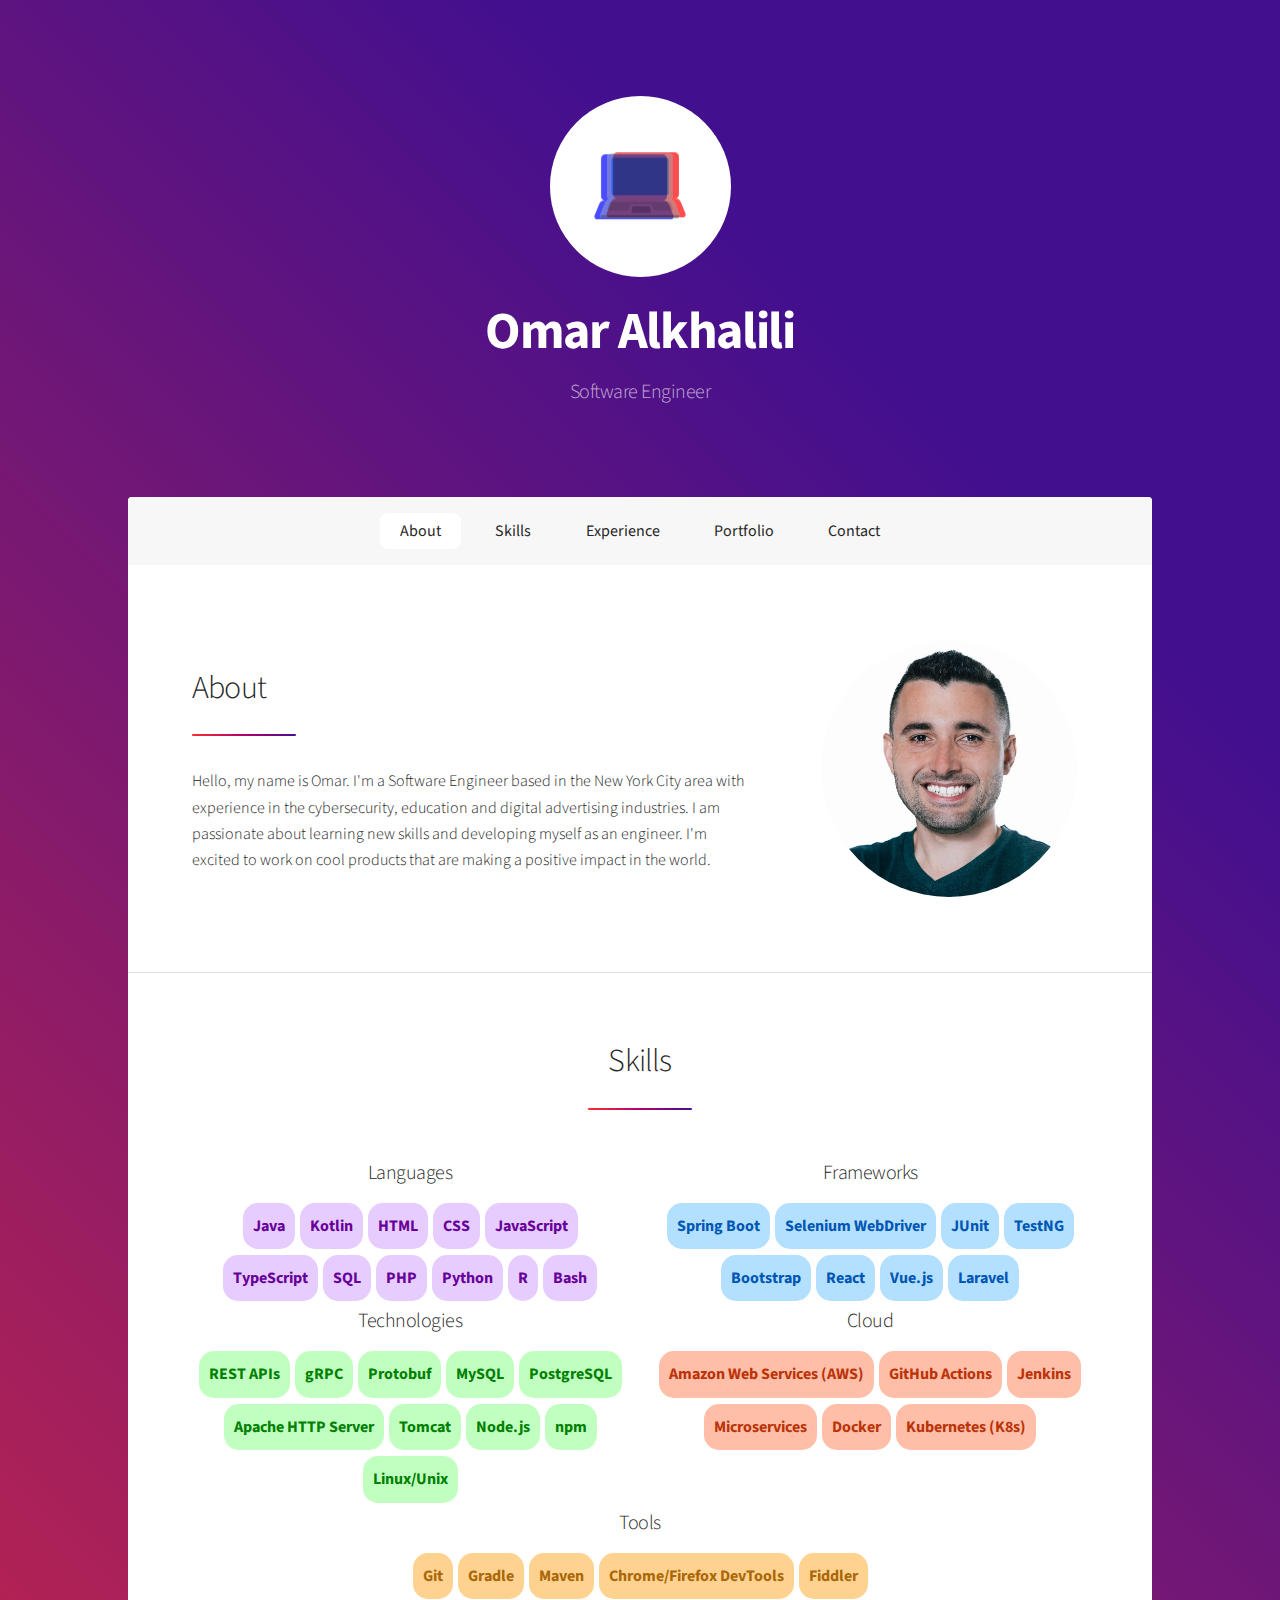
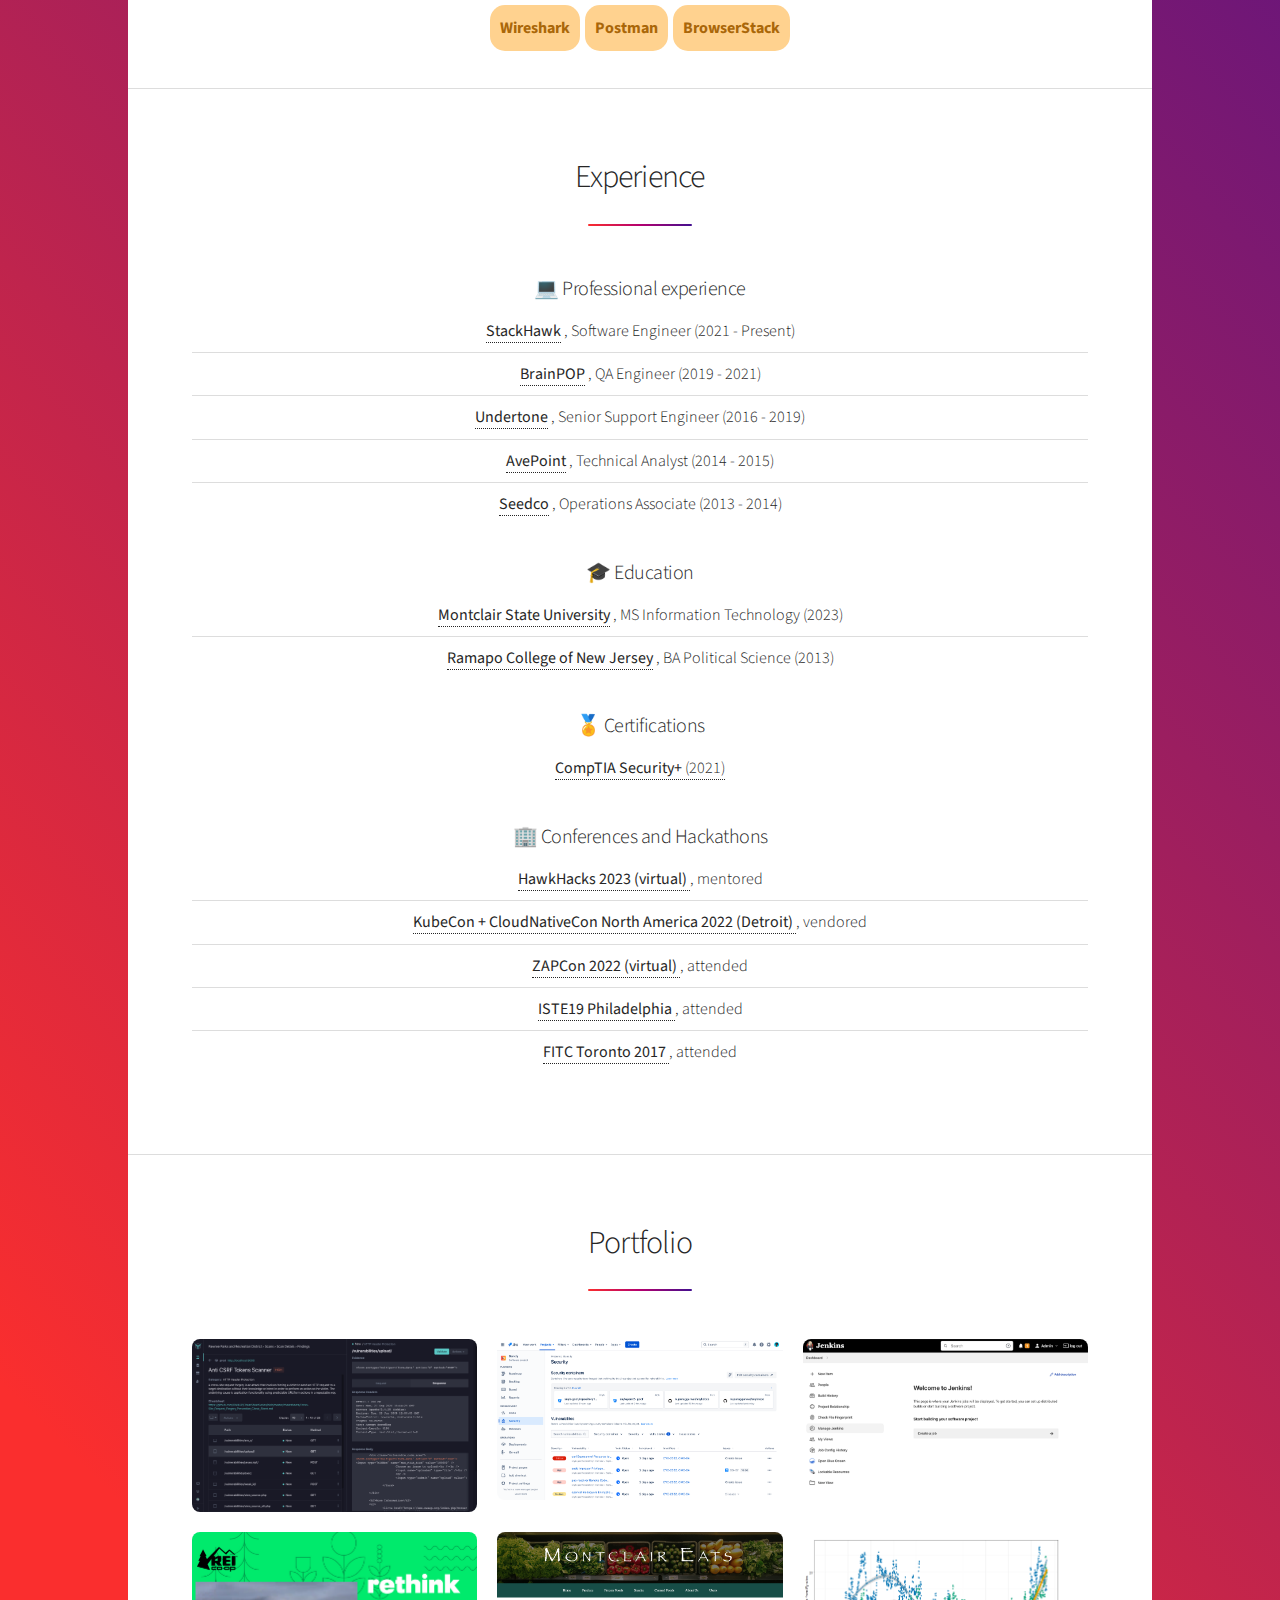
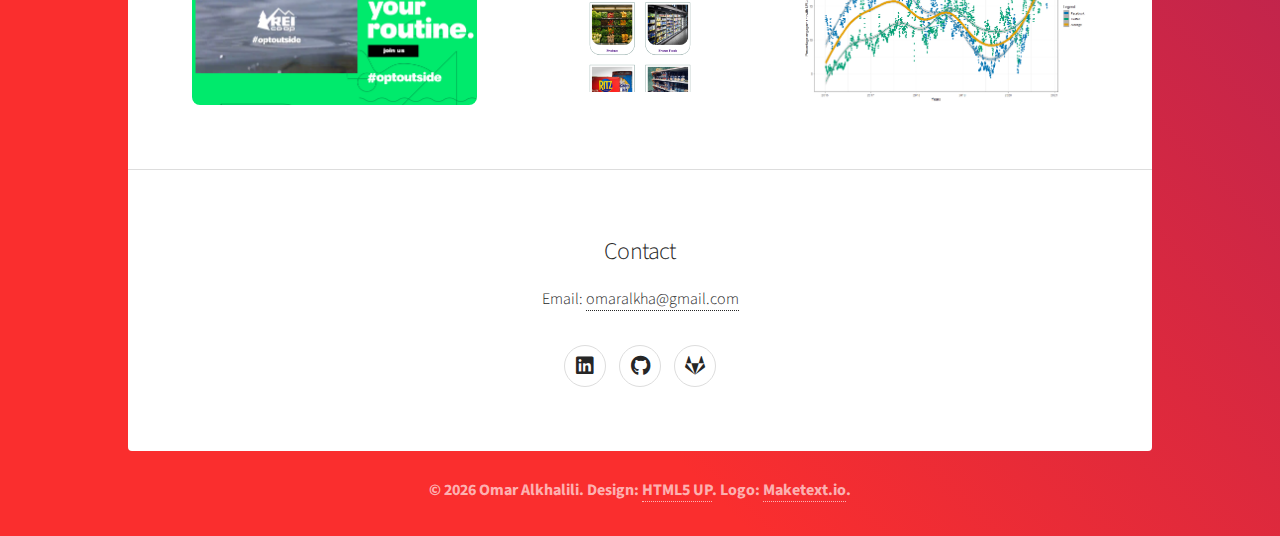
==== commit fa6b4756: "Small fixes" ====
--- a/index.html
+++ b/index.html
@@ -323,7 +323,7 @@
       </div>
       <footer>
         <br>
-        <section id="contact" class="main special">
+        <section id="footer" class="main special">
           <p class="copyright">&copy; <span id="current-year"></span> Omar Alkhalili. Design: <a href="https://html5up.net">HTML5 UP</a>. Logo: <a href="https://maketext.io/">Maketext.io</a>.</p>
         </section>
       </footer>
--- a/assets/css/main.css
+++ b/assets/css/main.css
@@ -99,11 +99,11 @@
 	}
 
 	body {
-		background-color: #935d8c;
-		background-image: url("images/overlay.png"), -moz-linear-gradient(45deg, #fcb045 15%, #420F8F 85%);
-		background-image: url("images/overlay.png"), -webkit-linear-gradient(45deg, #fcb045 15%, #420F8F 85%);
-		background-image: url("images/overlay.png"), -ms-linear-gradient(45deg, #fcb045 15%, #420F8F 85%);
-		background-image: url("images/overlay.png"), linear-gradient(45deg, #fcb045 15%, #420F8F 85%);
+		background-color: #420F8F;
+		background-image: url("images/overlay.png"), -moz-linear-gradient(45deg, #FA2E2E 15%, #420F8F 85%);
+		background-image: url("images/overlay.png"), -webkit-linear-gradient(45deg, #FA2E2E 15%, #420F8F 85%);
+		background-image: url("images/overlay.png"), -ms-linear-gradient(45deg, #FA2E2E 15%, #420F8F 85%);
+		background-image: url("images/overlay.png"), linear-gradient(45deg, #FA2E2E 15%, #420F8F 85%);
 	}
 
 		body.is-preload *, body.is-preload *:before, body.is-preload *:after {
@@ -3540,10 +3540,10 @@
 
 		#main header.major h2:after {
 			background-color: #dddddd;
-			background-image: -moz-linear-gradient(90deg, #efa8b0, #a89cc8, #8cc9f0);
-			background-image: -webkit-linear-gradient(90deg, #efa8b0, #a89cc8, #8cc9f0);
-			background-image: -ms-linear-gradient(90deg, #efa8b0, #a89cc8, #8cc9f0);
-			background-image: linear-gradient(90deg, #efa8b0, #a89cc8, #8cc9f0);
+			background-image: -moz-linear-gradient(90deg, #FA2E2E, #b4006f, #420F8F);
+			background-image: -webkit-linear-gradient(90deg, #FA2E2E, #b4006f, #420F8F);
+			background-image: -ms-linear-gradient(90deg, #FA2E2E, #b4006f, #420F8F);
+			background-image: linear-gradient(90deg, #FA2E2E, #b4006f, #420F8F);
 		}
 
 		#main table tbody tr {
@@ -3672,83 +3672,8 @@
 /* Footer */
 
 	#footer {
-		display: -moz-flex;
-		display: -webkit-flex;
-		display: -ms-flex;
-		display: flex;
-		-moz-flex-wrap: wrap;
-		-webkit-flex-wrap: wrap;
-		-ms-flex-wrap: wrap;
-		flex-wrap: wrap;
-		padding: 5em 5em 3em 5em ;
-		width: calc(100% + 2em);
-		margin: 0 0 3em -2em;
-	}
-
-		#footer > * {
-			width: calc(50% - 2em);
-			margin-left: 2em;
-		}
-
-		#footer .copyright {
-			width: 100%;
-			margin: 2.5em 0 2em 0;
-			font-size: 0.8em;
-			text-align: center;
-		}
-
-		@media screen and (max-width: 1280px) {
-
-			#footer {
-				padding: 4em 4em 2em 4em ;
-			}
-
-		}
-
-		@media screen and (max-width: 980px) {
-
-			#footer {
-				padding: 4em 3em 2em 3em ;
-				display: block;
-				margin: 0 0 3em 0;
-				width: 100%;
-			}
-
-				#footer > * {
-					width: 100%;
-					margin-left: 0;
-					margin-bottom: 3em;
-				}
-
-				#footer .copyright {
-					text-align: left;
-				}
-
-		}
-
-		@media screen and (max-width: 736px) {
-
-			#footer {
-				padding: 3em 2em 1em 2em ;
-			}
-
-		}
-
-		@media screen and (max-width: 480px) {
-
-			#footer {
-				padding: 3em 1.5em 1em 1.5em ;
-			}
-
-		}
-
-		@media screen and (max-width: 480px) {
-
-			#footer {
-				padding: 2.5em 1em 0.5em 1em ;
-			}
-
-		}
+		font-weight: bold;
+	}
 
 /* Wrapper */
 
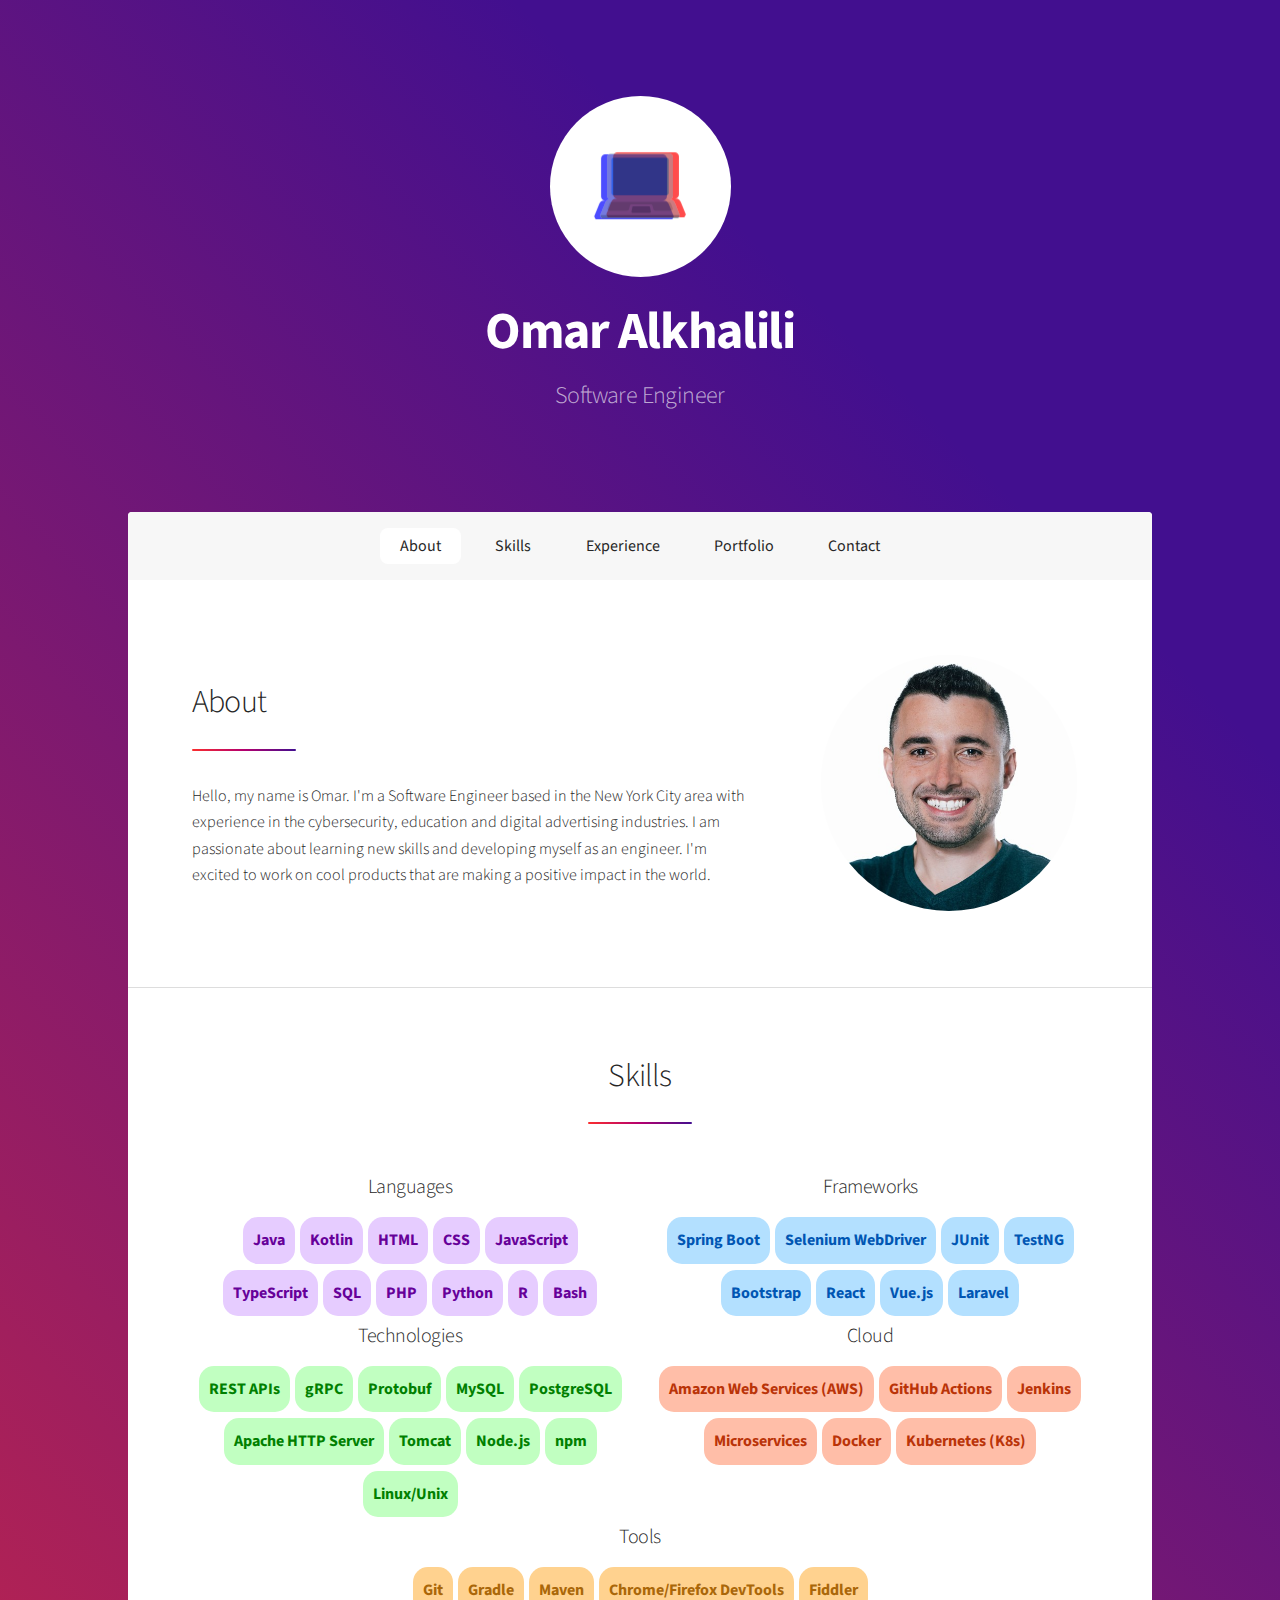
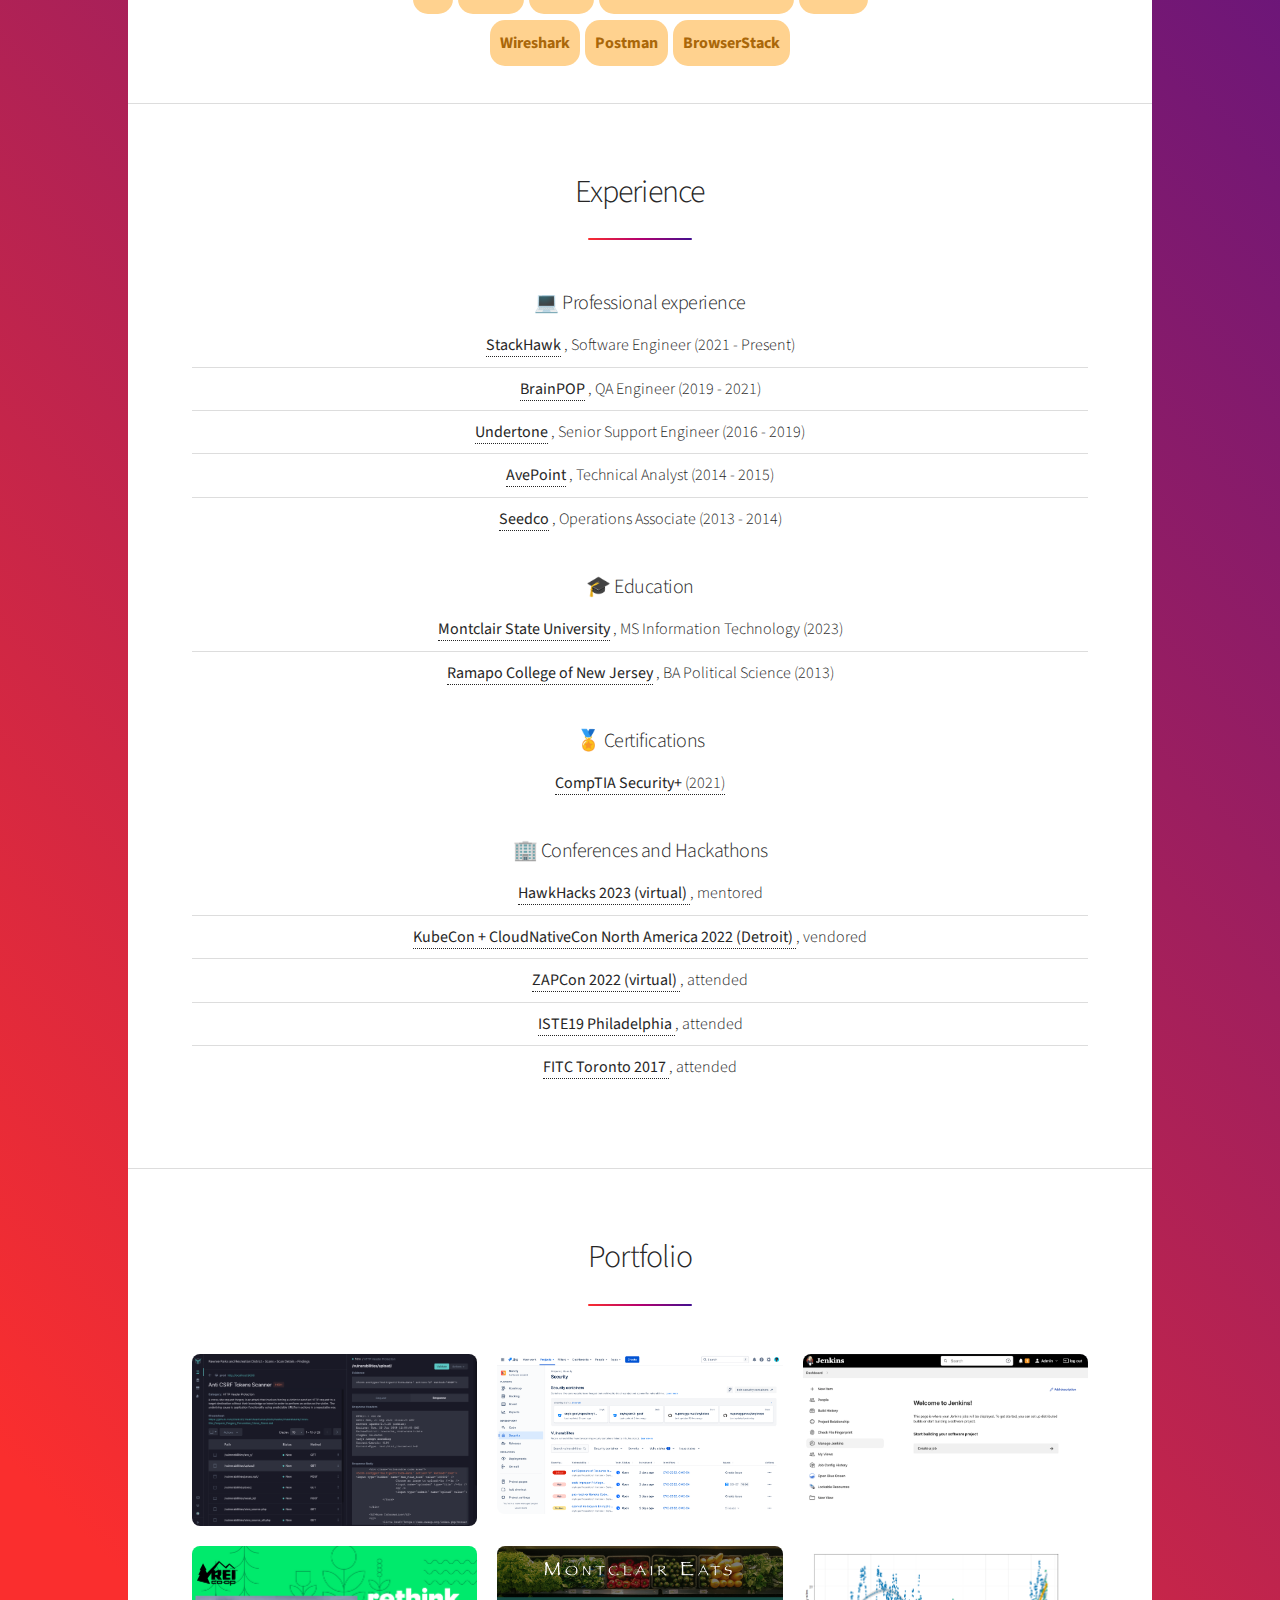
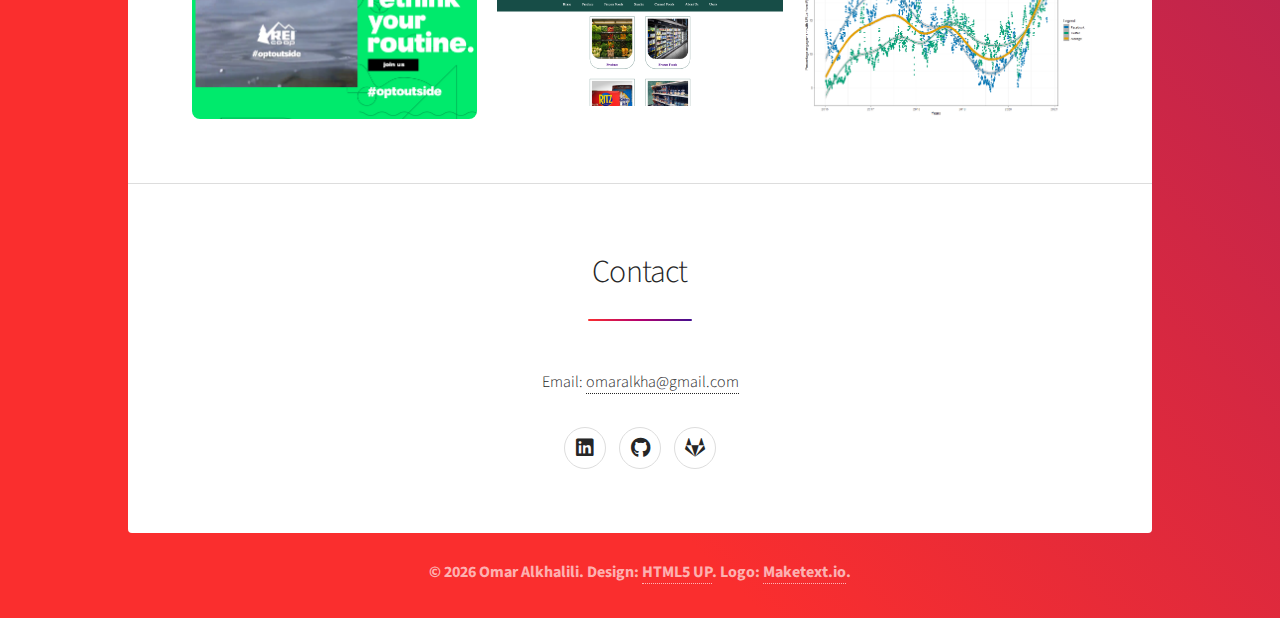
==== commit 9b53fb1c: "Small fixes" ====
--- a/index.html
+++ b/index.html
@@ -295,7 +295,9 @@
           </div>
         </section>
         <section id="contact" class="main special">
-          <h2>Contact</h2>
+          <header class="major">
+            <h2>Contact</h2>
+          </header>
           <p>
             <span>Email:</span>
             <span>
--- a/assets/css/main.css
+++ b/assets/css/main.css
@@ -3132,6 +3132,14 @@
 					padding: 6em 4em 3em 4em ;
 				}
 
+					#header.alt .logo img {
+						max-width: 30%;
+					}
+					
+					#header.alt p {
+						font-size: 1.5em;
+					}
+
 		}
 
 		@media screen and (max-width: 980px) {
@@ -3143,6 +3151,10 @@
 				#header.alt {
 					padding: 5em 3em 2em 3em ;
 				}
+				
+					#header.alt p {
+						font-size: 1.40em;
+					}
 
 		}
 
